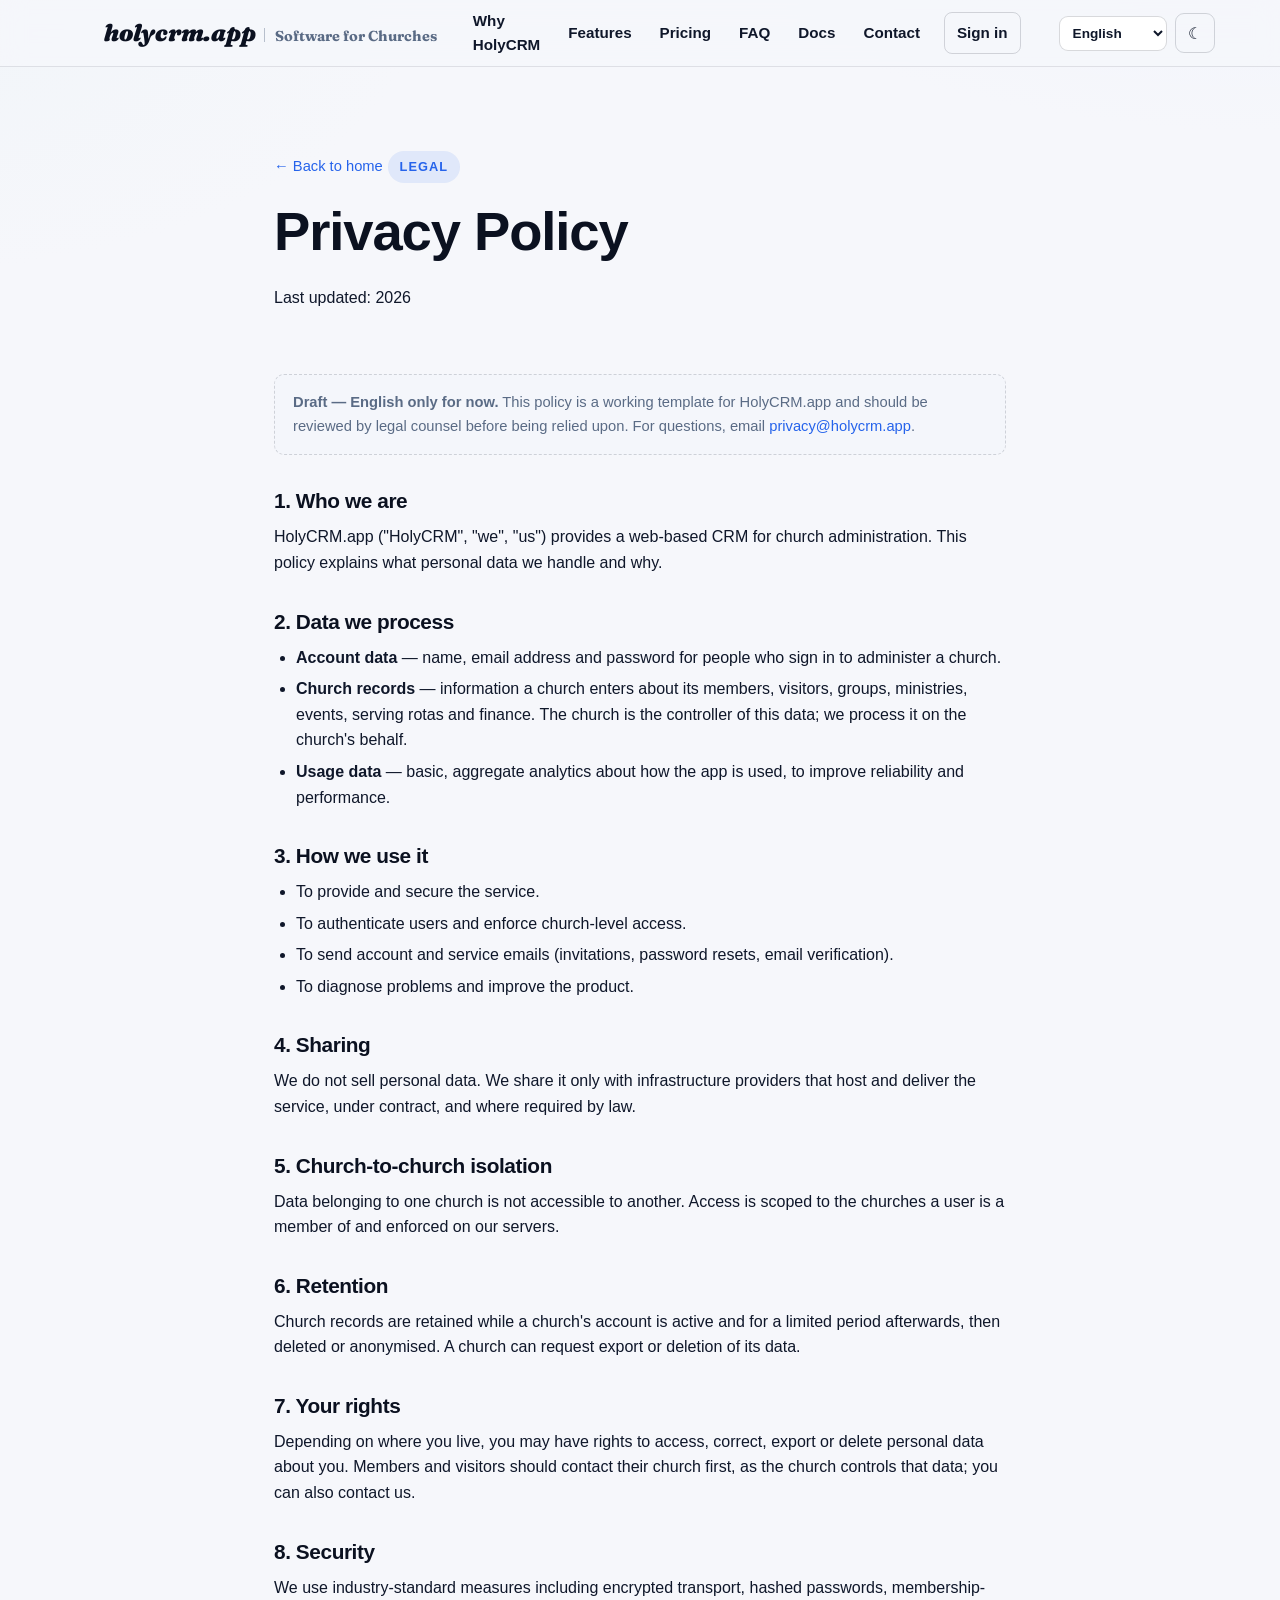
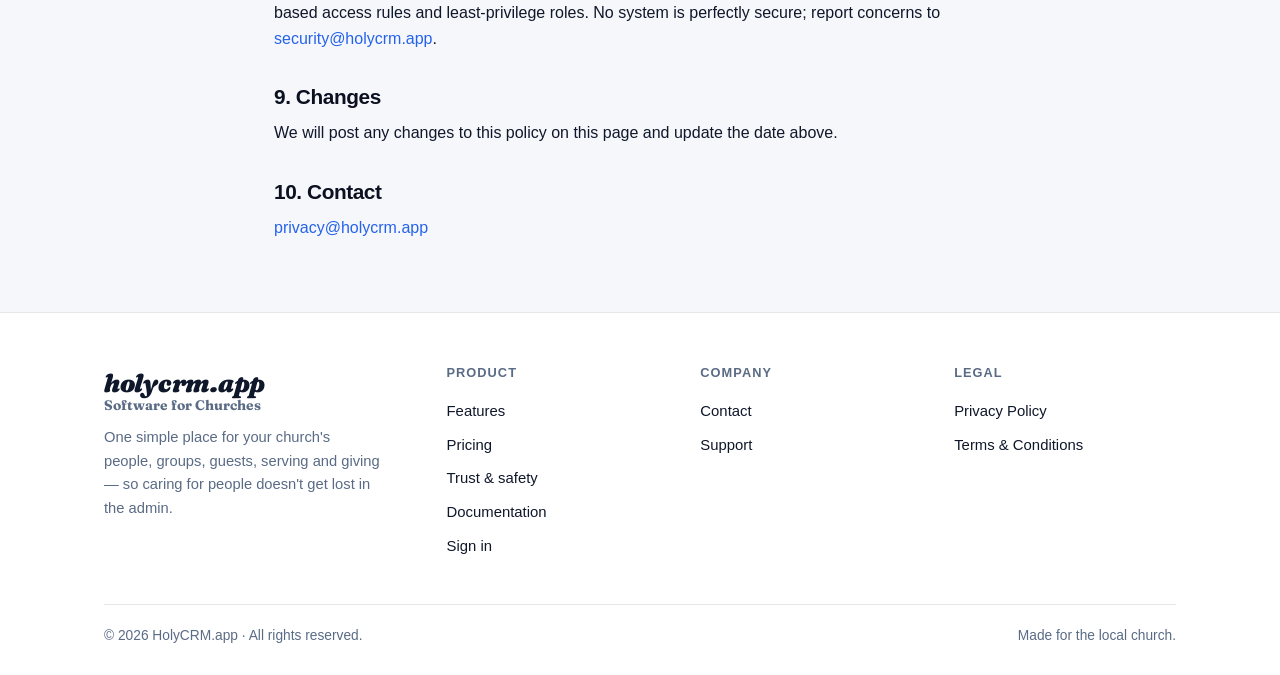
==== privacy.html @ b6a99271 "Localize hello@ and support@ addresses per language hello@/support@ now switch to hola@/soporte@ (es" ====
<!doctype html>
<html lang="en">

<head>
  <meta charset="utf-8" />
  <title>Privacy Policy — HolyCRM.app</title>
  <meta name="viewport" content="width=device-width, initial-scale=1" />
  <meta name="color-scheme" content="light dark" />
  <meta name="description" content="How HolyCRM.app collects, uses and protects church and personal data." />
  <meta name="robots" content="noindex" />
  <meta name="theme-color" content="#f6f7fb" media="(prefers-color-scheme: light)" />
  <meta name="theme-color" content="#0b1120" media="(prefers-color-scheme: dark)" />
  <link rel="icon" href="/favicon.ico" />
  <!-- Tianji analytics -->
  <script async defer src="https://app.tianji.dev/tracker.js" data-website-id="cmu155hoydk7rziaswpbl9hs3"></script>
  <script>
    try {
      var t = localStorage.getItem('holycrm_theme');
      if (t === 'dark' || t === 'light') document.documentElement.setAttribute('data-theme', t);
    } catch (e) {}
  </script>
  <link rel="stylesheet" href="assets/css/site.css" />
  <style>
    .legal { max-width: 780px; margin: 0 auto; }
    .legal h2 { font-size: 1.3rem; margin: 34px 0 10px; }
    .legal p, .legal li { color: var(--text); font-size: 1rem; }
    .legal ul { margin: 10px 0 10px 22px; }
    .legal li { margin-bottom: 6px; }
    .legal .back { display: inline-block; margin-bottom: 18px; font-size: 0.92rem; }
  </style>
</head>

<body>
  <header class="site-header">
    <div class="container nav">
      <a class="brand" href="index.html">
        <span class="brand__name">holycrm.app</span>
        <span class="brand__tag" data-i18n="brand.tagline">Software for Churches</span>
      </a>
      <nav class="nav-links">
        <a href="index.html#why" data-i18n="nav.why">Why HolyCRM</a>
        <a href="index.html#features" data-i18n="nav.features">Features</a>
        <a href="index.html#pricing" data-i18n="nav.pricing">Pricing</a>
        <a href="index.html#faq" data-i18n="nav.faq">FAQ</a>
        <a href="https://docs.holycrm.app" data-i18n="nav.docs">Docs</a>
        <a href="index.html#contact" data-i18n="nav.contact">Contact</a>
        <a class="btn btn-ghost nav-cta" href="https://app-dev.holycrm.app/login.html" data-i18n="nav.signin">Sign in</a>
      </nav>
      <div class="nav-tools">
        <select class="lang-select" data-lang-select data-i18n-attr="aria-label:a11y.lang" aria-label="Choose language">
          <option value="en">English</option>
          <option value="es">Español</option>
          <option value="pt-BR">Português</option>
        </select>
        <button class="theme-toggle" type="button" data-i18n-attr="aria-label:a11y.theme" aria-label="Change theme">☾</button>
      </div>
      <button class="nav-toggle" type="button" data-i18n-attr="aria-label:a11y.menu" aria-label="Open menu" aria-expanded="false">☰</button>
    </div>
  </header>

  <main>
    <section class="hero" style="padding-bottom:16px">
      <div class="container legal">
        <a class="back" href="index.html" data-i18n="legal.back">← Back to home</a>
        <span class="eyebrow">Legal</span>
        <h1>Privacy Policy</h1>
        <p class="muted">Last updated: <span data-year>2025</span></p>
      </div>
    </section>

    <section class="section-tight">
      <div class="container legal">
        <div class="note" style="margin-bottom:28px">
          <strong>Draft — English only for now.</strong> This policy is a working template
          for HolyCRM.app and should be reviewed by legal counsel before being relied
          upon. For questions, email
          <a href="mailto:privacy@holycrm.app">privacy@holycrm.app</a>.
        </div>

        <h2>1. Who we are</h2>
        <p>HolyCRM.app ("HolyCRM", "we", "us") provides a web-based CRM for church
          administration. This policy explains what personal data we handle and why.</p>

        <h2>2. Data we process</h2>
        <ul>
          <li><strong>Account data</strong> — name, email address and password for people
            who sign in to administer a church.</li>
          <li><strong>Church records</strong> — information a church enters about its
            members, visitors, groups, ministries, events, serving rotas and finance.
            The church is the controller of this data; we process it on the church's
            behalf.</li>
          <li><strong>Usage data</strong> — basic, aggregate analytics about how the app
            is used, to improve reliability and performance.</li>
        </ul>

        <h2>3. How we use it</h2>
        <ul>
          <li>To provide and secure the service.</li>
          <li>To authenticate users and enforce church-level access.</li>
          <li>To send account and service emails (invitations, password resets, email
            verification).</li>
          <li>To diagnose problems and improve the product.</li>
        </ul>

        <h2>4. Sharing</h2>
        <p>We do not sell personal data. We share it only with infrastructure providers
          that host and deliver the service, under contract, and where required by law.</p>

        <h2>5. Church-to-church isolation</h2>
        <p>Data belonging to one church is not accessible to another. Access is scoped to
          the churches a user is a member of and enforced on our servers.</p>

        <h2>6. Retention</h2>
        <p>Church records are retained while a church's account is active and for a limited
          period afterwards, then deleted or anonymised. A church can request export or
          deletion of its data.</p>

        <h2>7. Your rights</h2>
        <p>Depending on where you live, you may have rights to access, correct, export or
          delete personal data about you. Members and visitors should contact their church
          first, as the church controls that data; you can also contact us.</p>

        <h2>8. Security</h2>
        <p>We use industry-standard measures including encrypted transport, hashed
          passwords, membership-based access rules and least-privilege roles. No system is
          perfectly secure; report concerns to
          <a href="mailto:security@holycrm.app">security@holycrm.app</a>.</p>

        <h2>9. Changes</h2>
        <p>We will post any changes to this policy on this page and update the date above.</p>

        <h2>10. Contact</h2>
        <p><a href="mailto:privacy@holycrm.app">privacy@holycrm.app</a></p>
      </div>
    </section>
  </main>

  <footer class="site-footer">
    <div class="container">
      <div class="foot-grid">
        <div>
          <a class="brand brand--stack" href="index.html">
            <span class="brand__name">holycrm.app</span>
            <span class="brand__tag" data-i18n="brand.tagline">Software for Churches</span>
          </a>
          <p style="margin-top:12px" data-i18n="foot.tagline">One simple place for your
            church's people, groups, guests, serving and giving — so caring for people
            doesn't get lost in the admin.</p>
        </div>
        <div>
          <h4 data-i18n="foot.product">Product</h4>
          <a href="index.html#features" data-i18n="nav.features">Features</a>
          <a href="index.html#pricing" data-i18n="nav.pricing">Pricing</a>
          <a href="index.html#trust" data-i18n="trust.eyebrow">Trust &amp; safety</a>
          <a href="https://docs.holycrm.app" data-i18n="foot.docs">Documentation</a>
          <a href="https://app-dev.holycrm.app/login.html" data-i18n="nav.signin">Sign in</a>
        </div>
        <div>
          <h4 data-i18n="foot.company">Company</h4>
          <a href="index.html#contact" data-i18n="nav.contact">Contact</a>
          <a href="mailto:support@holycrm.app" data-i18n="foot.support" data-i18n-attr="href:email.support.href">Support</a>
        </div>
        <div>
          <h4 data-i18n="foot.legal">Legal</h4>
          <a href="privacy.html" data-i18n="foot.link.privacy">Privacy Policy</a>
          <a href="terms.html" data-i18n="foot.link.terms">Terms &amp; Conditions</a>
        </div>
      </div>
      <div class="foot-bottom">
        <span>© <span data-year>2025</span> HolyCRM.app · <span data-i18n="foot.rights">All rights reserved.</span></span>
        <span data-i18n="foot.made">Made for the local church.</span>
      </div>
    </div>
  </footer>

  <script src="assets/js/i18n.js"></script>
  <script src="assets/js/site.js"></script>
</body>

</html>
---- assets/css/site.css ----
/* HolyCRM.app — public website
   Raw, dependency-free CSS. Theme tokens mirror the app's own
   assets/css/styles.css so the marketing site and the product feel related. */

/* =========================================================
   BRAND FONT — Fraunces (self-hosted; used only by the wordmark)
   Files from Google Fonts (OFL), subset to latin + latin-ext.
   ========================================================= */
@font-face {
  font-family: "Fraunces";
  font-style: italic;
  font-weight: 900;
  font-display: swap;
  src: url("../fonts/fraunces-italic-900-latin.woff2") format("woff2");
  unicode-range: U+0000-00FF, U+0131, U+0152-0153, U+02BB-02BC, U+02C6, U+02DA, U+02DC,
    U+0304, U+0308, U+0329, U+2000-206F, U+20AC, U+2122, U+2191, U+2193, U+2212, U+2215,
    U+FEFF, U+FFFD;
}
@font-face {
  font-family: "Fraunces";
  font-style: italic;
  font-weight: 900;
  font-display: swap;
  src: url("../fonts/fraunces-italic-900-latin-ext.woff2") format("woff2");
  unicode-range: U+0100-02BA, U+02BD-02C5, U+02C7-02CC, U+02CE-02D7, U+02DD-02FF, U+0304,
    U+0308, U+0329, U+1D00-1DBF, U+1E00-1E9F, U+1EF2-1EFF, U+2020, U+20A0-20AB, U+20AD-20C0,
    U+2113, U+2C60-2C7F, U+A720-A7FF;
}
@font-face {
  font-family: "Fraunces";
  font-style: normal;
  font-weight: 700;
  font-display: swap;
  src: url("../fonts/fraunces-normal-700-latin.woff2") format("woff2");
  unicode-range: U+0000-00FF, U+0131, U+0152-0153, U+02BB-02BC, U+02C6, U+02DA, U+02DC,
    U+0304, U+0308, U+0329, U+2000-206F, U+20AC, U+2122, U+2191, U+2193, U+2212, U+2215,
    U+FEFF, U+FFFD;
}
@font-face {
  font-family: "Fraunces";
  font-style: normal;
  font-weight: 700;
  font-display: swap;
  src: url("../fonts/fraunces-normal-700-latin-ext.woff2") format("woff2");
  unicode-range: U+0100-02BA, U+02BD-02C5, U+02C7-02CC, U+02CE-02D7, U+02DD-02FF, U+0304,
    U+0308, U+0329, U+1D00-1DBF, U+1E00-1E9F, U+1EF2-1EFF, U+2020, U+20A0-20AB, U+20AD-20C0,
    U+2113, U+2C60-2C7F, U+A720-A7FF;
}

/* =========================================================
   TOKENS
   ========================================================= */
:root {
  color-scheme: light;

  --bg: #f6f7fb;
  --bg-grad-1: #eef2ff;
  --bg-grad-2: #f1f5f9;
  --surface: #ffffff;
  --surface-2: #f4f6fb;
  --card: #ffffff;
  --text: #0f172a;
  --heading: #0b1120;
  --muted: #5a6b85;
  --border: rgba(15, 23, 42, 0.10);
  --border-strong: rgba(15, 23, 42, 0.16);
  --hover: rgba(15, 23, 42, 0.04);

  --primary: #2563eb;
  --primary-2: #1d4ed8;
  --primary-soft: rgba(37, 99, 235, 0.10);
  --on-accent: #ffffff;
  --success: #166534;
  --warn: #b45309;

  --radius: 16px;
  --radius-sm: 10px;
  --radius-lg: 24px;
  --shadow-sm: 0 1px 2px rgba(15, 23, 42, 0.06), 0 2px 8px rgba(15, 23, 42, 0.05);
  --shadow: 0 8px 24px rgba(15, 23, 42, 0.08);
  --shadow-lg: 0 24px 60px rgba(15, 23, 42, 0.14);

  --maxw: 1120px;
  --font: -apple-system, BlinkMacSystemFont, "Segoe UI", Roboto, Helvetica, Arial,
    "Apple Color Emoji", "Segoe UI Emoji", sans-serif;
}

@media (prefers-color-scheme: dark) {
  :root:not([data-theme="light"]) {
    color-scheme: dark;
    --bg: #0b1120;
    --bg-grad-1: #131c31;
    --bg-grad-2: #0e1626;
    --surface: #131a2a;
    --surface-2: #1a2337;
    --card: #161e2e;
    --text: #dde3ef;
    --heading: #f2f5fb;
    --muted: #9aa7bd;
    --border: rgba(148, 163, 184, 0.18);
    --border-strong: rgba(148, 163, 184, 0.30);
    --hover: rgba(255, 255, 255, 0.05);
    --primary: #3b82f6;
    --primary-2: #2563eb;
    --primary-soft: rgba(59, 130, 246, 0.16);
    --success: #4ade80;
    --warn: #fbbf24;
    --shadow-sm: 0 1px 2px rgba(0, 0, 0, 0.4), 0 2px 10px rgba(0, 0, 0, 0.4);
    --shadow: 0 12px 30px rgba(0, 0, 0, 0.5);
    --shadow-lg: 0 30px 70px rgba(0, 0, 0, 0.6);
  }
}

:root[data-theme="dark"] {
  color-scheme: dark;
  --bg: #0b1120;
  --bg-grad-1: #131c31;
  --bg-grad-2: #0e1626;
  --surface: #131a2a;
  --surface-2: #1a2337;
  --card: #161e2e;
  --text: #dde3ef;
  --heading: #f2f5fb;
  --muted: #9aa7bd;
  --border: rgba(148, 163, 184, 0.18);
  --border-strong: rgba(148, 163, 184, 0.30);
  --hover: rgba(255, 255, 255, 0.05);
  --primary: #3b82f6;
  --primary-2: #2563eb;
  --primary-soft: rgba(59, 130, 246, 0.16);
  --success: #4ade80;
  --warn: #fbbf24;
  --shadow-sm: 0 1px 2px rgba(0, 0, 0, 0.4), 0 2px 10px rgba(0, 0, 0, 0.4);
  --shadow: 0 12px 30px rgba(0, 0, 0, 0.5);
  --shadow-lg: 0 30px 70px rgba(0, 0, 0, 0.6);
}

/* =========================================================
   BASE
   ========================================================= */
* { box-sizing: border-box; margin: 0; padding: 0; }

html { scroll-behavior: smooth; -webkit-text-size-adjust: 100%; }

body {
  font-family: var(--font);
  background:
    radial-gradient(1200px 600px at 100% -10%, var(--bg-grad-1), transparent 60%),
    radial-gradient(1000px 500px at -10% 0%, var(--bg-grad-2), transparent 55%),
    var(--bg);
  color: var(--text);
  line-height: 1.6;
  font-size: 17px;
  -webkit-font-smoothing: antialiased;
  overflow-x: hidden;
}

img, svg { max-width: 100%; display: block; }

a { color: var(--primary); text-decoration: none; }
a:hover { text-decoration: underline; }

h1, h2, h3, h4 { color: var(--heading); line-height: 1.2; letter-spacing: -0.02em; }
h1 { font-size: clamp(2.1rem, 5vw, 3.4rem); font-weight: 800; }
h2 { font-size: clamp(1.6rem, 3.4vw, 2.3rem); font-weight: 800; }
h3 { font-size: 1.15rem; font-weight: 700; }

p { color: var(--text); }
.muted { color: var(--muted); }

.container { width: 100%; max-width: var(--maxw); margin: 0 auto; padding: 0 24px; }

section { padding: 72px 0; }
.section-tight { padding: 48px 0; }

.eyebrow {
  display: inline-block;
  font-size: 0.8rem;
  font-weight: 700;
  letter-spacing: 0.08em;
  text-transform: uppercase;
  color: var(--primary);
  background: var(--primary-soft);
  padding: 6px 12px;
  border-radius: 999px;
  margin-bottom: 16px;
}

.lead { font-size: 1.15rem; color: var(--muted); max-width: 60ch; }

.center { text-align: center; }
.center .lead { margin-left: auto; margin-right: auto; }

/* =========================================================
   BUTTONS
   ========================================================= */
.btn {
  display: inline-flex;
  align-items: center;
  justify-content: center;
  gap: 8px;
  font: inherit;
  font-weight: 650;
  font-size: 0.98rem;
  padding: 12px 22px;
  border-radius: 999px;
  border: 1px solid transparent;
  cursor: pointer;
  transition: transform 0.15s ease, box-shadow 0.15s ease, background 0.15s ease,
    border-color 0.15s ease;
  white-space: nowrap;
}
.btn:hover { text-decoration: none; transform: translateY(-1px); }
.btn-primary { background: var(--primary); color: var(--on-accent); box-shadow: var(--shadow-sm); }
.btn-primary:hover { background: var(--primary-2); box-shadow: var(--shadow); }
.btn-ghost { background: transparent; color: var(--text); border-color: var(--border-strong); }
.btn-ghost:hover { background: var(--hover); }
.btn-lg { padding: 15px 28px; font-size: 1.02rem; }

.btn-row { display: flex; gap: 14px; flex-wrap: wrap; }
.center .btn-row { justify-content: center; }

/* =========================================================
   HEADER / NAV
   ========================================================= */
.site-header {
  position: sticky;
  top: 0;
  z-index: 50;
  background: color-mix(in srgb, var(--bg) 82%, transparent);
  backdrop-filter: saturate(180%) blur(12px);
  -webkit-backdrop-filter: saturate(180%) blur(12px);
  border-bottom: 1px solid var(--border);
}
.nav {
  display: flex;
  align-items: center;
  gap: 24px;
  height: 66px;
}
/* Brand wordmark — Fraunces. "holycrm.app" heavy italic + a bold roman tagline.
   Inline (with a hairline divider) in the header; stacked in the footer. */
.brand {
  display: inline-flex;
  align-items: baseline;
  gap: 0.55rem;
  color: var(--heading);
  font-family: "Fraunces", Georgia, "Times New Roman", serif;
  line-height: 1;
  white-space: nowrap;
}
.brand:hover { text-decoration: none; }
.brand__name {
  font-style: italic;
  font-weight: 900;
  font-size: 1.5rem;
  letter-spacing: -0.01em;
}
.brand__tag {
  font-style: normal;
  font-weight: 700;
  font-size: 0.9rem;
  color: var(--muted);
}
.brand__tag::before {
  content: "";
  display: inline-block;
  width: 1px;
  height: 1em;
  margin-right: 0.6rem;
  background: currentColor;
  opacity: 0.4;
  vertical-align: -0.1em;
}
/* Stacked variant (footer) */
.brand--stack {
  flex-direction: column;
  align-items: flex-start;
  gap: 0.1rem;
}
.brand--stack .brand__name { font-size: 1.6rem; }
.brand--stack .brand__tag { font-size: 0.86rem; }
.brand--stack .brand__tag::before { display: none; }
/* Tight header room on phones: keep the name, drop the tagline */
@media (max-width: 620px) {
  .site-header .brand__tag { display: none; }
  .site-header .brand__name { font-size: 1.3rem; }
}
.nav-links {
  display: flex;
  align-items: center;
  gap: 4px;
  margin-left: auto;
}
.nav-links a {
  color: var(--text);
  font-size: 0.95rem;
  font-weight: 550;
  padding: 8px 12px;
  border-radius: 8px;
}
.nav-links a:hover { background: var(--hover); text-decoration: none; }
.nav-cta { margin-left: 8px; }

.nav-tools {
  display: flex;
  align-items: center;
  gap: 8px;
  margin-left: 14px;
}

.lang-select {
  font: inherit;
  font-size: 0.85rem;
  font-weight: 600;
  padding: 8px 9px;
  border-radius: 9px;
  border: 1px solid var(--border-strong);
  background: var(--surface);
  color: var(--text);
  cursor: pointer;
  max-width: 9.5rem;
}
.lang-select:hover { background: var(--hover); }

.nav-toggle {
  display: none;
  background: transparent;
  border: 1px solid var(--border-strong);
  border-radius: 9px;
  width: 40px; height: 40px;
  cursor: pointer;
  color: var(--text);
  font-size: 18px;
}

@media (max-width: 900px) {
  .nav { gap: 12px; }
  .nav-tools { margin-left: auto; }
  .nav-toggle { display: grid; place-items: center; }
  .nav-links {
    position: absolute;
    top: 66px; left: 0; right: 0;
    flex-direction: column;
    align-items: stretch;
    gap: 2px;
    background: var(--surface);
    border-bottom: 1px solid var(--border);
    padding: 12px;
    box-shadow: var(--shadow);
    display: none;
    margin-left: 0;
  }
  .nav-links.open { display: flex; }
  .nav-links a { padding: 12px 14px; }
  .nav-cta { margin: 6px 0 0; }
}

/* anchor targets clear the sticky header */
section[id] { scroll-margin-top: 84px; }

/* =========================================================
   HERO
   ========================================================= */
.hero { padding: 84px 0 40px; }
.hero-grid {
  display: grid;
  grid-template-columns: 1.05fr 0.95fr;
  gap: 56px;
  align-items: center;
}
.hero h1 { margin-bottom: 20px; }
.hero .lead { margin-bottom: 28px; font-size: 1.22rem; }
.hero-note { margin-top: 18px; font-size: 0.9rem; color: var(--muted); }

.trust-row {
  display: flex;
  flex-wrap: wrap;
  gap: 10px 22px;
  margin-top: 34px;
  font-size: 0.9rem;
  color: var(--muted);
}
.trust-row span { display: inline-flex; align-items: center; gap: 7px; }
.trust-row span::before { content: "✓"; color: var(--primary); font-weight: 800; }

@media (max-width: 900px) {
  .hero-grid { grid-template-columns: 1fr; gap: 36px; }
  .hero { padding: 52px 0 24px; }
}

/* =========================================================
   APP MOCK (inline, CSS only)
   ========================================================= */
.mock {
  background: var(--card);
  border: 1px solid var(--border);
  border-radius: var(--radius-lg);
  box-shadow: var(--shadow-lg);
  overflow: hidden;
}
.mock-bar {
  display: flex;
  align-items: center;
  gap: 6px;
  padding: 12px 16px;
  border-bottom: 1px solid var(--border);
  background: var(--surface-2);
}
.mock-bar i { width: 10px; height: 10px; border-radius: 50%; background: var(--border-strong); }
.mock-bar span {
  margin-left: 10px;
  font-size: 0.78rem;
  color: var(--muted);
  font-style: normal;
}
.mock-body { padding: 18px; display: grid; gap: 14px; }
.mock-kpis { display: grid; grid-template-columns: repeat(3, 1fr); gap: 10px; }
.kpi {
  background: var(--surface-2);
  border: 1px solid var(--border);
  border-radius: var(--radius-sm);
  padding: 12px;
}
.kpi b { display: block; font-size: 1.35rem; color: var(--heading); letter-spacing: -0.02em; }
.kpi small { color: var(--muted); font-size: 0.72rem; }
.mock-chart {
  height: 128px;
  background: var(--surface-2);
  border: 1px solid var(--border);
  border-radius: var(--radius-sm);
  display: flex;
  align-items: flex-end;
  gap: 10px;
  padding: 14px;
}
.mock-chart i {
  flex: 1;
  background: linear-gradient(var(--primary), color-mix(in srgb, var(--primary) 45%, transparent));
  border-radius: 4px 4px 0 0;
  opacity: 0.9;
}
.mock-rows { display: grid; gap: 8px; }
.mock-rows i {
  height: 34px;
  border: 1px solid var(--border);
  border-radius: 8px;
  background: var(--surface-2);
  display: block;
  position: relative;
}
.mock-rows i::after {
  content: "";
  position: absolute;
  left: 12px; top: 12px;
  width: 42%; height: 10px;
  border-radius: 4px;
  background: var(--border-strong);
}

/* =========================================================
   GENERIC GRID / CARDS
   ========================================================= */
.grid {
  display: grid;
  gap: 20px;
  grid-template-columns: repeat(3, 1fr);
}
.grid-2 { grid-template-columns: repeat(2, 1fr); }
.grid-4 { grid-template-columns: repeat(4, 1fr); }

@media (max-width: 900px) {
  .grid, .grid-2, .grid-4 { grid-template-columns: 1fr; }
}

.card {
  background: var(--card);
  border: 1px solid var(--border);
  border-radius: var(--radius);
  padding: 24px;
  box-shadow: var(--shadow-sm);
}
.card .ic {
  width: 42px; height: 42px;
  display: grid; place-items: center;
  font-size: 22px;
  background: var(--primary-soft);
  border-radius: 11px;
  margin-bottom: 14px;
}
.card h3 { margin-bottom: 6px; }
.card p { color: var(--muted); font-size: 0.96rem; }

.section-head { max-width: 62ch; margin-bottom: 40px; }
.center .section-head { margin-left: auto; margin-right: auto; }

/* Alternating feature blocks */
.feature-block {
  display: grid;
  grid-template-columns: 1fr 1fr;
  gap: 48px;
  align-items: center;
  padding: 40px 0;
  border-top: 1px solid var(--border);
}
.feature-block:first-of-type { border-top: 0; }
.feature-block.rev .fb-media { order: -1; }
.feature-block h3 { font-size: 1.5rem; margin-bottom: 12px; }
.feature-block ul { margin: 16px 0 0; padding-left: 0; list-style: none; }
.feature-block li {
  position: relative;
  padding-left: 26px;
  margin-bottom: 9px;
  color: var(--muted);
  font-size: 0.97rem;
}
.feature-block li::before {
  content: "";
  position: absolute; left: 0; top: 9px;
  width: 8px; height: 8px;
  border-radius: 50%;
  background: var(--primary);
}
.fb-media {
  background: var(--surface-2);
  border: 1px solid var(--border);
  border-radius: var(--radius);
  padding: 22px;
  min-height: 200px;
  display: grid;
  gap: 10px;
  align-content: center;
}
.fb-media .chip {
  display: inline-flex;
  align-items: center;
  gap: 8px;
  font-size: 0.85rem;
  background: var(--card);
  border: 1px solid var(--border);
  border-radius: 999px;
  padding: 7px 13px;
  color: var(--text);
  width: fit-content;
}
.fb-media .chip b { color: var(--primary); }
.fb-media .bar {
  height: 12px;
  border-radius: 6px;
  background: linear-gradient(90deg, var(--primary), transparent);
}

@media (max-width: 900px) {
  .feature-block { grid-template-columns: 1fr; gap: 24px; }
  .feature-block.rev .fb-media { order: 0; }
}

/* =========================================================
   STEPS
   ========================================================= */
.steps { counter-reset: step; display: grid; grid-template-columns: repeat(3, 1fr); gap: 20px; }
.step {
  background: var(--card);
  border: 1px solid var(--border);
  border-radius: var(--radius);
  padding: 24px;
}
.step::before {
  counter-increment: step;
  content: counter(step);
  display: grid; place-items: center;
  width: 34px; height: 34px;
  border-radius: 10px;
  background: var(--primary);
  color: #fff;
  font-weight: 800;
  margin-bottom: 14px;
}
@media (max-width: 900px) { .steps { grid-template-columns: 1fr; } }

/* =========================================================
   BANDS
   ========================================================= */
.band {
  background: var(--surface);
  border-top: 1px solid var(--border);
  border-bottom: 1px solid var(--border);
}
.band-primary {
  background:
    radial-gradient(800px 400px at 50% -40%, color-mix(in srgb, var(--primary) 22%, transparent), transparent 70%),
    var(--surface);
}

/* pill list */
.pills { display: flex; flex-wrap: wrap; gap: 10px; }
.pill {
  border: 1px solid var(--border);
  background: var(--card);
  border-radius: 999px;
  padding: 8px 15px;
  font-size: 0.9rem;
  color: var(--text);
}
.pill b { color: var(--primary); }

/* =========================================================
   FAQ
   ========================================================= */
.faq { max-width: 760px; margin: 0 auto; }
.faq details {
  border: 1px solid var(--border);
  border-radius: var(--radius-sm);
  padding: 4px 18px;
  margin-bottom: 12px;
  background: var(--card);
}
.faq summary {
  cursor: pointer;
  font-weight: 650;
  padding: 14px 0;
  list-style: none;
  color: var(--heading);
  display: flex;
  justify-content: space-between;
  gap: 16px;
}
.faq summary::-webkit-details-marker { display: none; }
.faq summary::after { content: "+"; color: var(--primary); font-weight: 800; font-size: 1.2rem; }
.faq details[open] summary::after { content: "–"; }
.faq details p { padding: 0 0 16px; color: var(--muted); font-size: 0.97rem; }

/* =========================================================
   PRICING
   ========================================================= */
.price-grid { display: grid; grid-template-columns: repeat(3, 1fr); gap: 20px; align-items: start; }
.price-single { max-width: 420px; margin: 0 auto; }
.price {
  background: var(--card);
  border: 1px solid var(--border);
  border-radius: var(--radius);
  padding: 28px;
}
.price.featured { border-color: var(--primary); box-shadow: 0 0 0 3px var(--primary-soft); }
.price h3 { font-size: 1.2rem; }
.price .amt { font-size: 2.2rem; font-weight: 800; color: var(--heading); margin: 10px 0 2px; letter-spacing: -0.03em; }
.price .amt span { font-size: 0.95rem; font-weight: 600; color: var(--muted); }
.price ul { list-style: none; margin: 18px 0 22px; }
.price li { padding-left: 24px; position: relative; margin-bottom: 9px; color: var(--muted); font-size: 0.95rem; }
.price li::before { content: "✓"; position: absolute; left: 0; color: var(--primary); font-weight: 800; }
.price .btn { width: 100%; }
@media (max-width: 900px) { .price-grid { grid-template-columns: 1fr; } }

/* =========================================================
   CTA
   ========================================================= */
.cta {
  text-align: center;
  background:
    radial-gradient(700px 320px at 50% 0%, color-mix(in srgb, var(--primary) 26%, transparent), transparent 70%),
    var(--card);
  border: 1px solid var(--border);
  border-radius: var(--radius-lg);
  padding: 56px 32px;
  box-shadow: var(--shadow);
}
.cta h2 { margin-bottom: 12px; }
.cta .lead { margin: 0 auto 26px; }

/* =========================================================
   FOOTER
   ========================================================= */
.site-footer {
  border-top: 1px solid var(--border);
  background: var(--surface);
  padding: 52px 0 28px;
  margin-top: 24px;
}
.foot-grid {
  display: grid;
  grid-template-columns: 1.4fr 1fr 1fr 1fr;
  gap: 32px;
}
.foot-grid h4 { font-size: 0.8rem; text-transform: uppercase; letter-spacing: 0.08em; color: var(--muted); margin-bottom: 14px; }
.foot-grid a { display: block; color: var(--text); font-size: 0.93rem; padding: 5px 0; }
.foot-grid a.brand { display: inline-flex; padding: 6px 0 2px; }
.foot-grid a.brand.brand--stack { display: flex; }
.foot-grid p { color: var(--muted); font-size: 0.92rem; max-width: 34ch; }
.foot-bottom {
  margin-top: 40px;
  padding-top: 20px;
  border-top: 1px solid var(--border);
  display: flex;
  justify-content: space-between;
  gap: 16px;
  flex-wrap: wrap;
  font-size: 0.86rem;
  color: var(--muted);
}
@media (max-width: 900px) { .foot-grid { grid-template-columns: 1fr 1fr; } }
@media (max-width: 560px) { .foot-grid { grid-template-columns: 1fr; } }

/* =========================================================
   MISC
   ========================================================= */
.hr { height: 1px; background: var(--border); border: 0; margin: 0; }

.note {
  border: 1px dashed var(--border-strong);
  border-radius: var(--radius-sm);
  padding: 16px 18px;
  color: var(--muted);
  font-size: 0.92rem;
  background: var(--surface-2);
}

.kv { display: grid; grid-template-columns: repeat(2, 1fr); gap: 14px 28px; }
.kv div { border-left: 2px solid var(--primary); padding-left: 14px; }
.kv b { display: block; color: var(--heading); }
.kv span { color: var(--muted); font-size: 0.94rem; }
@media (max-width: 700px) { .kv { grid-template-columns: 1fr; } }

.theme-toggle {
  background: transparent;
  border: 1px solid var(--border-strong);
  color: var(--text);
  width: 40px; height: 40px;
  border-radius: 9px;
  cursor: pointer;
  font-size: 16px;
  display: grid;
  place-items: center;
}
.theme-toggle:hover { background: var(--hover); }

@media (prefers-reduced-motion: reduce) {
  * { transition: none !important; scroll-behavior: auto !important; }
}
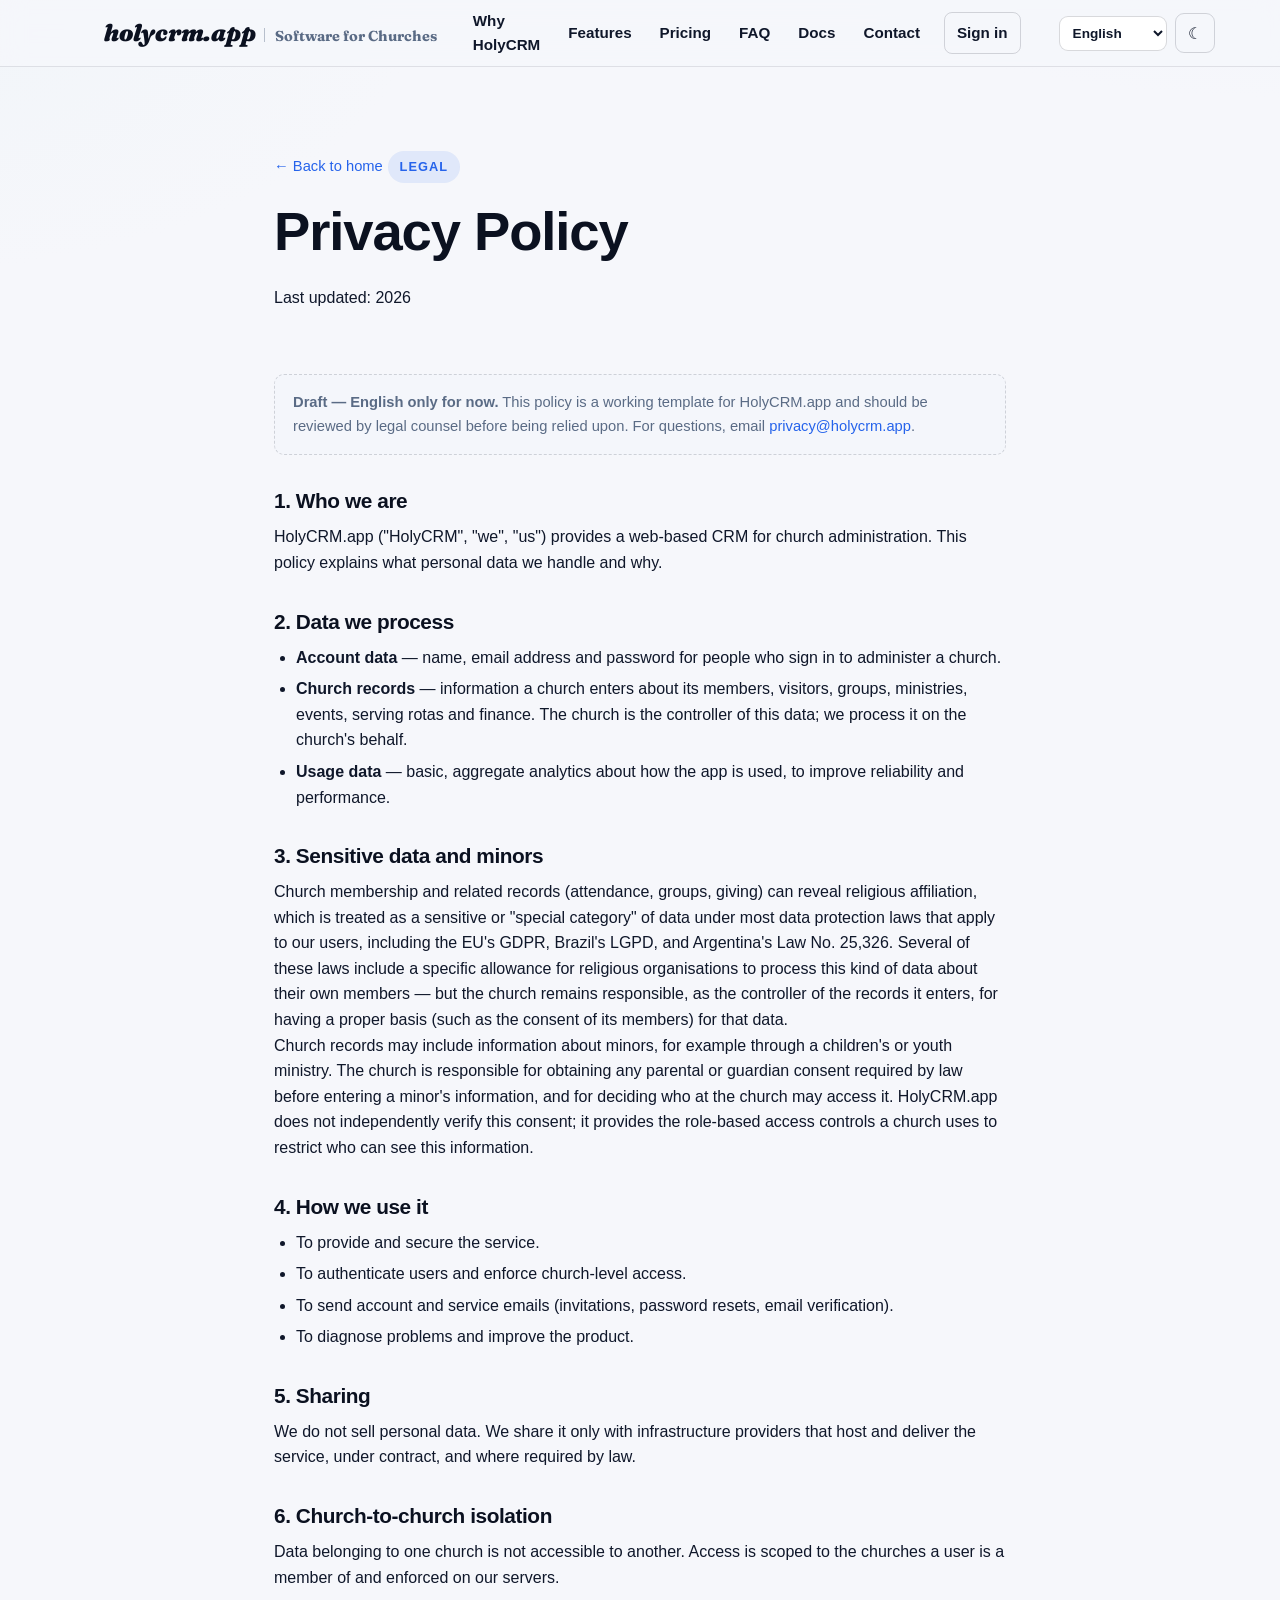
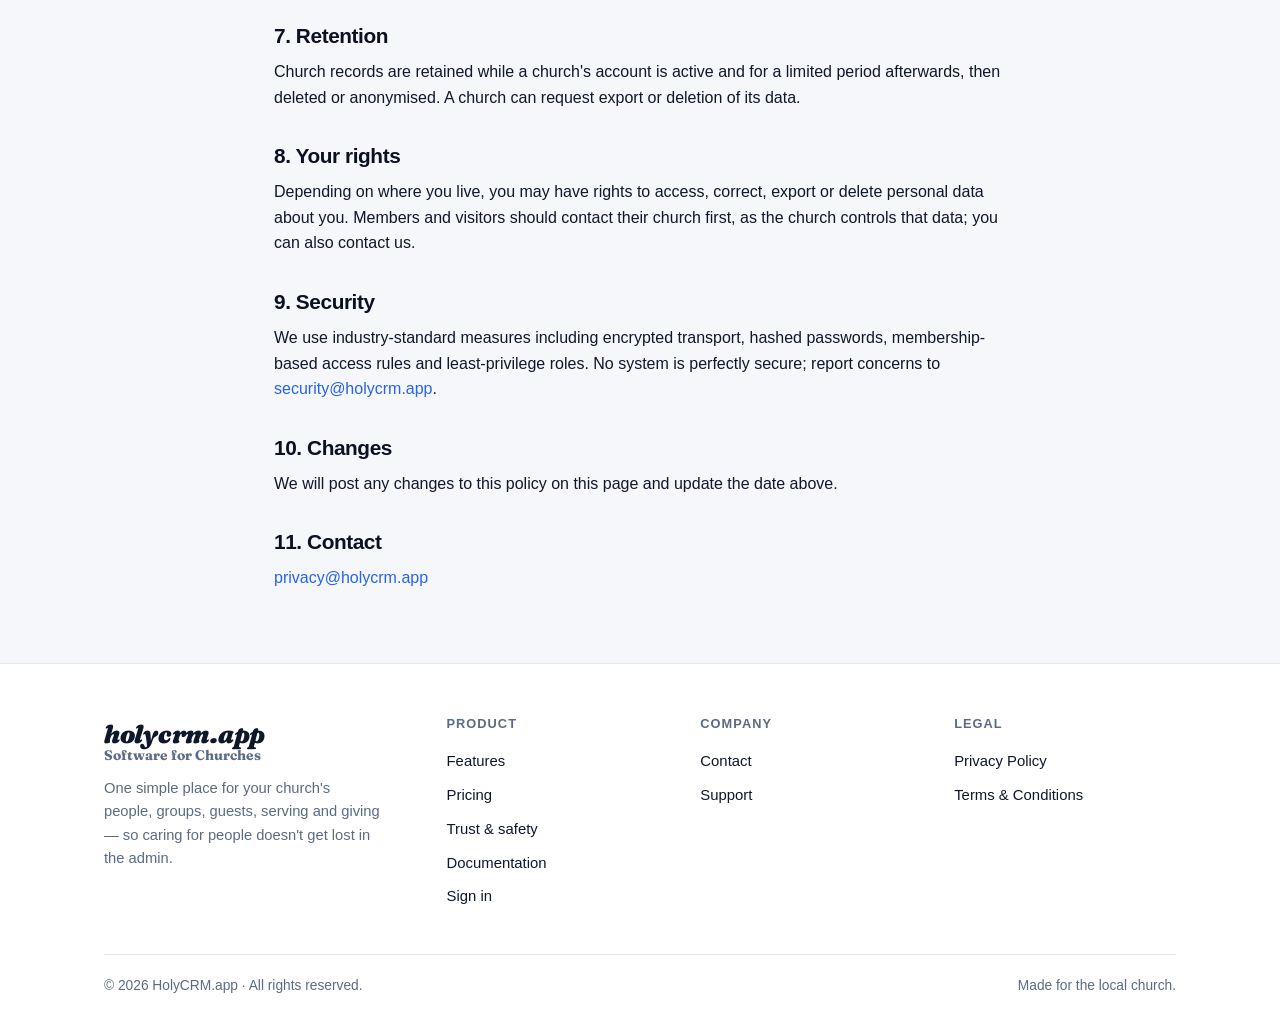
==== commit 8df1107a: "Updating" ====
--- a/privacy.html
+++ b/privacy.html
@@ -10,9 +10,26 @@
   <meta name="robots" content="noindex" />
   <meta name="theme-color" content="#f6f7fb" media="(prefers-color-scheme: light)" />
   <meta name="theme-color" content="#0b1120" media="(prefers-color-scheme: dark)" />
+  <link rel="canonical" href="https://www.holycrm.app/privacy.html" />
   <link rel="icon" href="/favicon.ico" />
+  <link rel="apple-touch-icon" href="/assets/img/apple-touch-icon.png" />
+  <link rel="preload" href="assets/fonts/fraunces-italic-900-latin.woff2" as="font" type="font/woff2" crossorigin />
+  <link rel="preload" href="assets/fonts/fraunces-normal-700-latin.woff2" as="font" type="font/woff2" crossorigin />
   <!-- Tianji analytics -->
   <script async defer src="https://app.tianji.dev/tracker.js" data-website-id="cmu155hoydk7rziaswpbl9hs3"></script>
+  <meta property="og:title" content="Privacy Policy — HolyCRM.app" />
+  <meta property="og:description" content="How HolyCRM.app collects, uses and protects church and personal data." />
+  <meta property="og:type" content="website" />
+  <meta property="og:url" content="https://www.holycrm.app/privacy.html" />
+  <meta property="og:site_name" content="HolyCRM.app" />
+  <meta property="og:image" content="https://www.holycrm.app/assets/img/og-image.png" />
+  <meta property="og:image:width" content="1200" />
+  <meta property="og:image:height" content="630" />
+  <meta property="og:image:alt" content="HolyCRM.app — Software for Churches" />
+  <meta name="twitter:card" content="summary_large_image" />
+  <meta name="twitter:title" content="Privacy Policy — HolyCRM.app" />
+  <meta name="twitter:description" content="How HolyCRM.app collects, uses and protects church and personal data." />
+  <meta name="twitter:image" content="https://www.holycrm.app/assets/img/og-image.png" />
   <script>
     try {
       var t = localStorage.getItem('holycrm_theme');
@@ -30,7 +47,7 @@
   </style>
 </head>
 
-<body>
+<body data-meta="privacy">
   <header class="site-header">
     <div class="container nav">
       <a class="brand" href="index.html">
@@ -93,7 +110,23 @@
             is used, to improve reliability and performance.</li>
         </ul>
 
-        <h2>3. How we use it</h2>
+        <h2>3. Sensitive data and minors</h2>
+        <p>Church membership and related records (attendance, groups, giving) can reveal
+          religious affiliation, which is treated as a sensitive or "special category" of
+          data under most data protection laws that apply to our users, including the
+          EU's GDPR, Brazil's LGPD, and Argentina's Law No. 25,326. Several of these laws
+          include a specific allowance for religious organisations to process this kind of
+          data about their own members — but the church remains responsible, as the
+          controller of the records it enters, for having a proper basis (such as the
+          consent of its members) for that data.</p>
+        <p>Church records may include information about minors, for example through a
+          children's or youth ministry. The church is responsible for obtaining any
+          parental or guardian consent required by law before entering a minor's
+          information, and for deciding who at the church may access it. HolyCRM.app does
+          not independently verify this consent; it provides the role-based access
+          controls a church uses to restrict who can see this information.</p>
+
+        <h2>4. How we use it</h2>
         <ul>
           <li>To provide and secure the service.</li>
           <li>To authenticate users and enforce church-level access.</li>
@@ -102,34 +135,34 @@
           <li>To diagnose problems and improve the product.</li>
         </ul>
 
-        <h2>4. Sharing</h2>
+        <h2>5. Sharing</h2>
         <p>We do not sell personal data. We share it only with infrastructure providers
           that host and deliver the service, under contract, and where required by law.</p>
 
-        <h2>5. Church-to-church isolation</h2>
+        <h2>6. Church-to-church isolation</h2>
         <p>Data belonging to one church is not accessible to another. Access is scoped to
           the churches a user is a member of and enforced on our servers.</p>
 
-        <h2>6. Retention</h2>
+        <h2>7. Retention</h2>
         <p>Church records are retained while a church's account is active and for a limited
           period afterwards, then deleted or anonymised. A church can request export or
           deletion of its data.</p>
 
-        <h2>7. Your rights</h2>
+        <h2>8. Your rights</h2>
         <p>Depending on where you live, you may have rights to access, correct, export or
           delete personal data about you. Members and visitors should contact their church
           first, as the church controls that data; you can also contact us.</p>
 
-        <h2>8. Security</h2>
+        <h2>9. Security</h2>
         <p>We use industry-standard measures including encrypted transport, hashed
           passwords, membership-based access rules and least-privilege roles. No system is
           perfectly secure; report concerns to
           <a href="mailto:security@holycrm.app">security@holycrm.app</a>.</p>
 
-        <h2>9. Changes</h2>
+        <h2>10. Changes</h2>
         <p>We will post any changes to this policy on this page and update the date above.</p>
 
-        <h2>10. Contact</h2>
+        <h2>11. Contact</h2>
         <p><a href="mailto:privacy@holycrm.app">privacy@holycrm.app</a></p>
       </div>
     </section>
--- a/assets/css/site.css
+++ b/assets/css/site.css
@@ -140,6 +140,16 @@
    ========================================================= */
 * { box-sizing: border-box; margin: 0; padding: 0; }
 
+.sr-only {
+  position: absolute;
+  width: 1px; height: 1px;
+  padding: 0; margin: -1px;
+  overflow: hidden;
+  clip: rect(0, 0, 0, 0);
+  white-space: nowrap;
+  border: 0;
+}
+
 html { scroll-behavior: smooth; -webkit-text-size-adjust: 100%; }
 
 body {
@@ -631,6 +641,74 @@
 .faq details p { padding: 0 0 16px; color: var(--muted); font-size: 0.97rem; }
 
 /* =========================================================
+   COMPARISON TABLE
+   ========================================================= */
+.compare-wrap {
+  overflow-x: auto;
+  -webkit-overflow-scrolling: touch;
+  border-radius: var(--radius);
+  box-shadow: var(--shadow-sm);
+}
+.compare-table {
+  width: 100%;
+  min-width: 720px;
+  border-collapse: collapse;
+  background: var(--card);
+}
+.compare-table th, .compare-table td {
+  padding: 16px 18px;
+  text-align: center;
+  border-bottom: 1px solid var(--border);
+  font-size: 0.95rem;
+}
+.compare-table thead th {
+  color: var(--muted);
+  font-weight: 700;
+  font-size: 0.8rem;
+  text-transform: uppercase;
+  letter-spacing: 0.03em;
+  border-bottom: 2px solid var(--border-strong);
+  vertical-align: bottom;
+}
+.compare-table th[scope="row"] {
+  text-align: left;
+  font-weight: 600;
+  color: var(--text);
+  font-size: 0.95rem;
+  position: sticky;
+  left: 0;
+  background: var(--card);
+}
+.compare-table thead th:first-child {
+  position: sticky;
+  left: 0;
+  background: var(--card);
+}
+.compare-table tbody tr:last-child th, .compare-table tbody tr:last-child td { border-bottom: none; }
+.compare-table .compare-us { background: var(--primary-soft); }
+.compare-us-badge {
+  display: block;
+  font-size: 0.68rem;
+  font-weight: 700;
+  text-transform: uppercase;
+  letter-spacing: 0.04em;
+  color: var(--primary);
+  margin-bottom: 4px;
+}
+.compare-table thead .compare-us {
+  color: var(--heading);
+  box-shadow: inset 0 2px 0 var(--primary);
+}
+.cmp { font-weight: 800; font-size: 1.05rem; }
+.cmp-yes { color: var(--success); }
+.cmp-partial { color: var(--warn); }
+.cmp-no { color: var(--muted); }
+.compare-hint { display: none; text-align: center; margin-top: 12px; font-size: 0.85rem; color: var(--muted); }
+@media (max-width: 720px) {
+  .compare-hint { display: block; }
+}
+
+/* =========================================================
    PRICING
    ========================================================= */
 .price-grid { display: grid; grid-template-columns: repeat(3, 1fr); gap: 20px; align-items: start; }
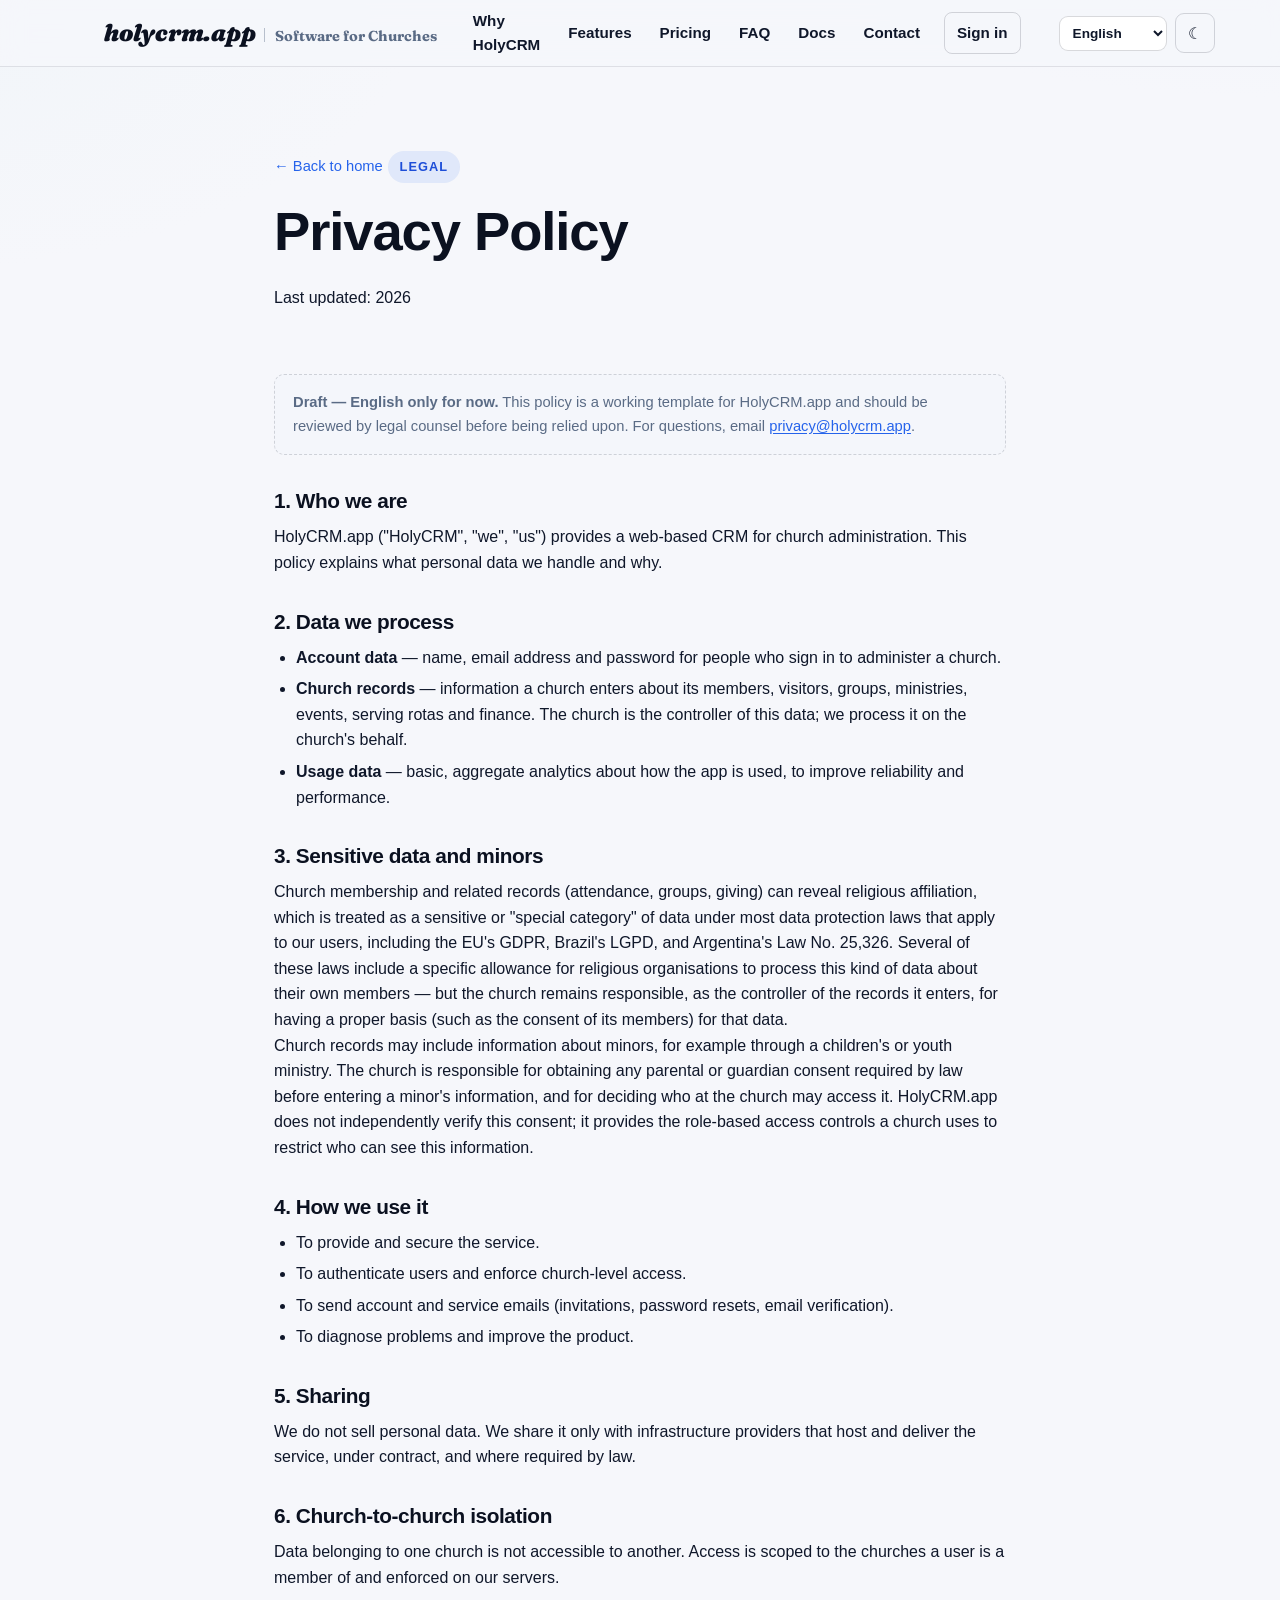
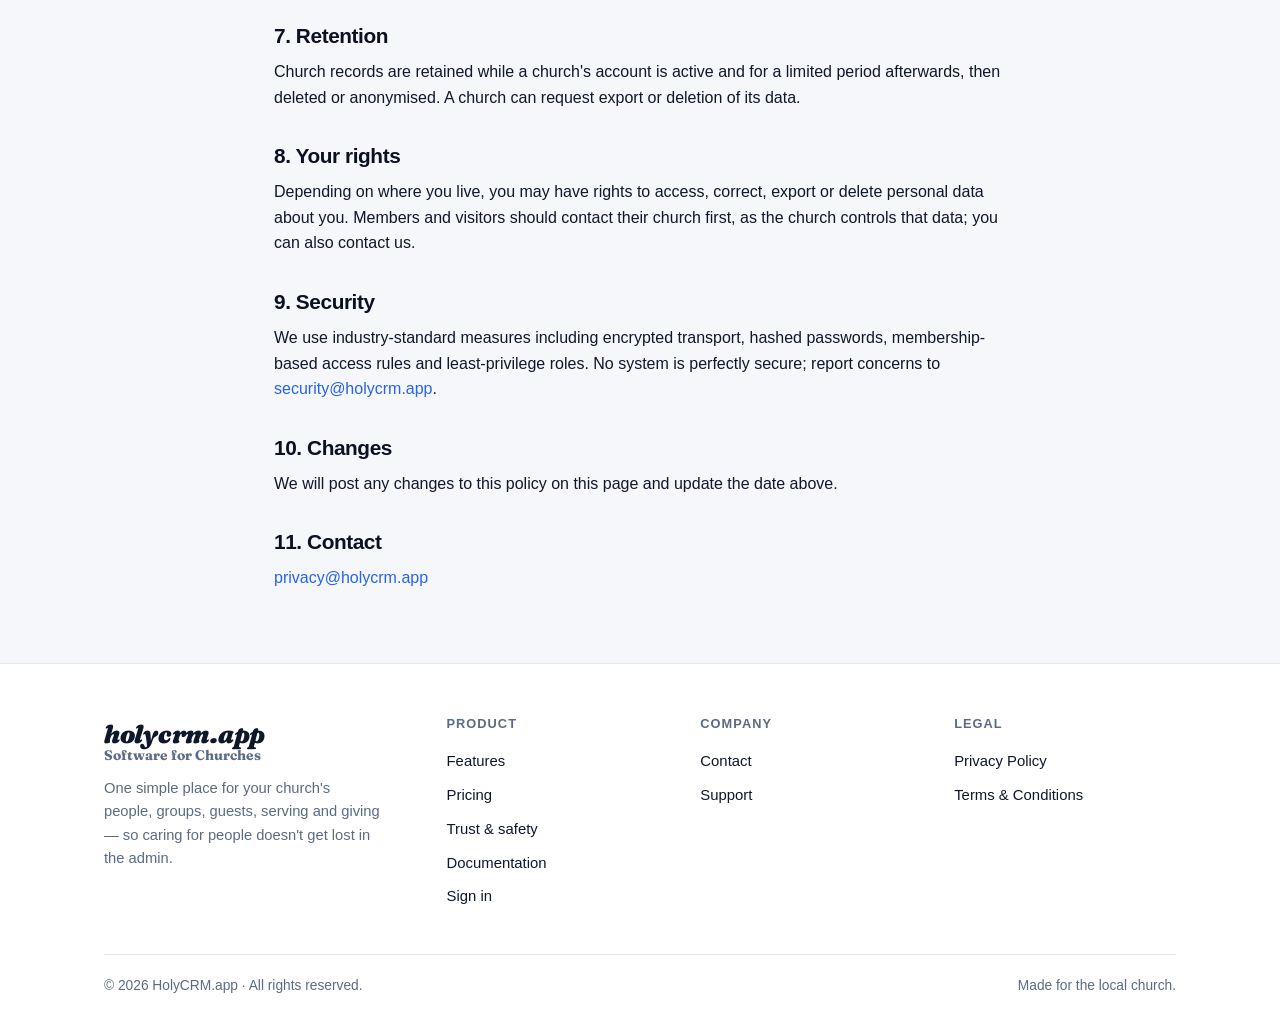
==== commit bc33a83b: "Update pagespeed" ====
--- a/privacy.html
+++ b/privacy.html
@@ -16,7 +16,15 @@
   <link rel="preload" href="assets/fonts/fraunces-italic-900-latin.woff2" as="font" type="font/woff2" crossorigin />
   <link rel="preload" href="assets/fonts/fraunces-normal-700-latin.woff2" as="font" type="font/woff2" crossorigin />
   <!-- Tianji analytics -->
-  <script async defer src="https://app.tianji.dev/tracker.js" data-website-id="cmu155hoydk7rziaswpbl9hs3"></script>
+  <script>
+    // Analytics loads after the page does, so it never competes with first paint.
+    window.addEventListener("load", function () {
+      var s = document.createElement("script");
+      s.src = "https://app.tianji.dev/tracker.js";
+      s.setAttribute("data-website-id", "cmu155hoydk7rziaswpbl9hs3");
+      document.head.appendChild(s);
+    });
+  </script>
   <meta property="og:title" content="Privacy Policy — HolyCRM.app" />
   <meta property="og:description" content="How HolyCRM.app collects, uses and protects church and personal data." />
   <meta property="og:type" content="website" />
@@ -181,7 +189,7 @@
             doesn't get lost in the admin.</p>
         </div>
         <div>
-          <h4 data-i18n="foot.product">Product</h4>
+          <h2 data-i18n="foot.product">Product</h2>
           <a href="index.html#features" data-i18n="nav.features">Features</a>
           <a href="index.html#pricing" data-i18n="nav.pricing">Pricing</a>
           <a href="index.html#trust" data-i18n="trust.eyebrow">Trust &amp; safety</a>
@@ -189,12 +197,12 @@
           <a href="https://app-dev.holycrm.app/login.html" data-i18n="nav.signin">Sign in</a>
         </div>
         <div>
-          <h4 data-i18n="foot.company">Company</h4>
+          <h2 data-i18n="foot.company">Company</h2>
           <a href="index.html#contact" data-i18n="nav.contact">Contact</a>
           <a href="mailto:support@holycrm.app" data-i18n="foot.support" data-i18n-attr="href:email.support.href">Support</a>
         </div>
         <div>
-          <h4 data-i18n="foot.legal">Legal</h4>
+          <h2 data-i18n="foot.legal">Legal</h2>
           <a href="privacy.html" data-i18n="foot.link.privacy">Privacy Policy</a>
           <a href="terms.html" data-i18n="foot.link.terms">Terms &amp; Conditions</a>
         </div>
--- a/assets/css/site.css
+++ b/assets/css/site.css
@@ -69,6 +69,7 @@
   --primary: #2563eb;
   --primary-2: #1d4ed8;
   --primary-soft: rgba(37, 99, 235, 0.10);
+  --primary-text: #1d4ed8;
   --on-accent: #ffffff;
   --success: #166534;
   --warn: #b45309;
@@ -103,6 +104,8 @@
     --primary: #3b82f6;
     --primary-2: #2563eb;
     --primary-soft: rgba(59, 130, 246, 0.16);
+  --primary-text: #3b82f6;
+    --primary-text: #3b82f6;
     --success: #4ade80;
     --warn: #fbbf24;
     --shadow-sm: 0 1px 2px rgba(0, 0, 0, 0.4), 0 2px 10px rgba(0, 0, 0, 0.4);
@@ -189,7 +192,7 @@
   font-weight: 700;
   letter-spacing: 0.08em;
   text-transform: uppercase;
-  color: var(--primary);
+  color: var(--primary-text);
   background: var(--primary-soft);
   padding: 6px 12px;
   border-radius: 999px;
@@ -504,6 +507,70 @@
 .section-head { max-width: 62ch; margin-bottom: 40px; }
 .center .section-head { margin-left: auto; margin-right: auto; }
 
+/* Features: hero row + labeled groups */
+.feat-hero-eyebrow { display: block; margin-bottom: 16px; }
+.feat-hero { margin-bottom: 56px; }
+.card-hero {
+  border-color: var(--primary);
+  box-shadow: 0 0 0 1px var(--primary-soft), var(--shadow-sm);
+}
+.card-hero .ic {
+  background: var(--primary);
+  color: #fff;
+}
+.feat-group { margin-top: 40px; }
+.feat-group:first-of-type { margin-top: 0; }
+.feat-group-label { display: block; margin-bottom: 16px; }
+
+/* Mobile: an interactive tab/pill switcher (tried, then reverted — see git
+   history if it matters) turned out to be solving the wrong problem. The
+   four hero cards alone stack to 1000px+ on a narrow screen because each
+   is a full icon+heading+multi-line-paragraph block; no amount of hiding
+   *other* groups fixes that, and a horizontally-scrollable pill strip is a
+   worse, less-discoverable interaction than the page's own natural
+   vertical scroll. The real fix is density: below 900px (the existing
+   grid-collapse breakpoint), every card goes from a padded vertical block
+   to a compact icon-left row, and its paragraph clamps to two lines —
+   still fully readable, just not the full multi-line block desktop has
+   room for. This cuts total page height dramatically with zero JS and no
+   new interaction to discover; the four hero/group sections are just
+   stacked, scrollable, and short again like the rest of the page. */
+@media (max-width: 900px) {
+  /* Grid, not flex: icon and heading/paragraph need to sit in two separate
+     COLUMNS (icon | text), with heading and paragraph stacked inside that
+     one text column — not three items competing side by side in a single
+     row, which squeezed the heading into a narrow strip that wrapped to
+     five lines. The icon spans both text rows so it stays top-aligned. */
+  .card {
+    display: grid;
+    grid-template-columns: 34px 1fr;
+    grid-template-rows: auto auto;
+    column-gap: 12px;
+    row-gap: 2px;
+    padding: 14px;
+  }
+  .card .ic {
+    grid-column: 1;
+    grid-row: 1 / 3;
+    align-self: start;
+    width: 34px; height: 34px;
+    font-size: 17px;
+    margin-bottom: 0;
+  }
+  .card h3 { grid-column: 2; grid-row: 1; font-size: 0.98rem; margin-bottom: 0; }
+  .card p {
+    grid-column: 2; grid-row: 2;
+    font-size: 0.86rem;
+    display: -webkit-box;
+    -webkit-line-clamp: 2;
+    -webkit-box-orient: vertical;
+    overflow: hidden;
+  }
+  .grid, .grid-2, .grid-4 { gap: 10px; }
+  .feat-hero { margin-bottom: 32px; }
+  .feat-group { margin-top: 28px; }
+}
+
 /* Alternating feature blocks */
 .feature-block {
   display: grid;
@@ -589,6 +656,35 @@
 @media (max-width: 900px) { .steps { grid-template-columns: 1fr; } }
 
 /* =========================================================
+   JOURNEYS (outcome scenarios, not feature lists)
+   ========================================================= */
+.journeys-grid { align-items: stretch; }
+.journey-card h3 { margin-bottom: 16px; font-size: 1.15rem; }
+.journey-flow {
+  display: flex;
+  flex-wrap: wrap;
+  align-items: center;
+  gap: 8px;
+  margin-bottom: 16px;
+}
+.journey-flow .flow-step {
+  background: var(--surface-2);
+  border: 1px solid var(--border);
+  border-radius: 999px;
+  padding: 7px 13px;
+  font-size: 0.85rem;
+  color: var(--text);
+}
+.journey-flow .flow-arrow {
+  color: var(--primary);
+  font-weight: 700;
+}
+@media (max-width: 640px) {
+  .journey-flow { flex-direction: column; align-items: flex-start; }
+  .journey-flow .flow-arrow { display: none; }
+}
+
+/* =========================================================
    BANDS
    ========================================================= */
 .band {
@@ -708,12 +804,54 @@
   .compare-hint { display: block; }
 }
 
+.compare-mobile { display: none; }
+@media (max-width: 720px) {
+  .compare-desktop { display: none; }
+  .compare-mobile { display: block; }
+}
+.compare-mobile-block { margin-bottom: 28px; }
+.compare-mobile-block:last-child { margin-bottom: 0; }
+.compare-mobile-h {
+  font-size: 0.92rem;
+  font-weight: 700;
+  color: var(--heading);
+  margin-bottom: 10px;
+}
+.compare-table-compact {
+  width: 100%;
+  border-collapse: collapse;
+  background: var(--card);
+  border-radius: var(--radius);
+  box-shadow: var(--shadow-sm);
+  overflow: hidden;
+}
+.compare-table-compact th, .compare-table-compact td {
+  padding: 12px 10px;
+  text-align: center;
+  border-bottom: 1px solid var(--border);
+  font-size: 0.88rem;
+}
+.compare-table-compact thead th {
+  color: var(--muted);
+  font-weight: 700;
+  font-size: 0.68rem;
+  text-transform: uppercase;
+  letter-spacing: 0.03em;
+  border-bottom: 2px solid var(--border-strong);
+}
+.compare-table-compact th[scope="row"] { text-align: left; font-weight: 600; color: var(--text); }
+.compare-table-compact tbody tr:last-child th, .compare-table-compact tbody tr:last-child td { border-bottom: none; }
+.compare-table-compact .compare-us { background: var(--primary-soft); }
+
 /* =========================================================
    PRICING
    ========================================================= */
 .price-grid { display: grid; grid-template-columns: repeat(3, 1fr); gap: 20px; align-items: start; }
+.price-grid-2 { grid-template-columns: repeat(2, 1fr); max-width: 820px; margin: 0 auto; align-items: stretch; }
 .price-single { max-width: 420px; margin: 0 auto; }
 .price {
+  display: flex;
+  flex-direction: column;
   background: var(--card);
   border: 1px solid var(--border);
   border-radius: var(--radius);
@@ -722,12 +860,123 @@
 .price.featured { border-color: var(--primary); box-shadow: 0 0 0 3px var(--primary-soft); }
 .price h3 { font-size: 1.2rem; }
 .price .amt { font-size: 2.2rem; font-weight: 800; color: var(--heading); margin: 10px 0 2px; letter-spacing: -0.03em; }
-.price .amt span { font-size: 0.95rem; font-weight: 600; color: var(--muted); }
+.price .amt [data-price-unit], .price .amt .amt-unit { font-size: 0.95rem; font-weight: 600; color: var(--muted); margin-left: 6px; }
 .price ul { list-style: none; margin: 18px 0 22px; }
 .price li { padding-left: 24px; position: relative; margin-bottom: 9px; color: var(--muted); font-size: 0.95rem; }
 .price li::before { content: "✓"; position: absolute; left: 0; color: var(--primary); font-weight: 800; }
-.price .btn { width: 100%; }
-@media (max-width: 900px) { .price-grid { grid-template-columns: 1fr; } }
+.price .btn { width: 100%; margin-top: auto; }
+.price-trial {
+  text-align: center;
+  font-size: 0.82rem;
+  font-weight: 600;
+  color: var(--success);
+  margin: 0 0 10px;
+}
+.price-trial::before { content: "✓ "; }
+@media (max-width: 900px) { .price-grid, .price-grid-2 { grid-template-columns: 1fr; } }
+
+.billing-toggle {
+  display: flex;
+  justify-content: center;
+  gap: 4px;
+  background: var(--surface);
+  border: 1px solid var(--border);
+  border-radius: 999px;
+  padding: 4px;
+  width: fit-content;
+  margin: 0 auto 24px;
+}
+.billing-opt {
+  border: none;
+  background: transparent;
+  padding: 8px 18px;
+  border-radius: 999px;
+  font-size: 0.9rem;
+  font-weight: 600;
+  color: var(--muted);
+  cursor: pointer;
+  display: inline-flex;
+  align-items: center;
+  gap: 7px;
+  white-space: nowrap;
+}
+.billing-opt.is-active { background: var(--card); color: var(--heading); box-shadow: var(--shadow-sm); }
+.billing-badge {
+  background: color-mix(in srgb, var(--success) 16%, transparent);
+  color: var(--success);
+  font-size: 0.65rem;
+  font-weight: 800;
+  text-transform: uppercase;
+  letter-spacing: 0.03em;
+  padding: 2px 7px;
+  border-radius: 999px;
+}
+.amt-row { display: flex; align-items: baseline; flex-wrap: wrap; gap: 10px; margin-top: 12px; }
+.amt-row .amt { margin: 0; }
+.price-was {
+  font-size: 1.3rem;
+  font-weight: 600;
+  color: var(--muted);
+  text-decoration: line-through;
+}
+.price-equiv { color: var(--muted); font-size: 0.85rem; margin: 4px 0 0; }
+.price-savings {
+  display: inline-flex;
+  align-items: center;
+  gap: 5px;
+  background: color-mix(in srgb, var(--success) 14%, transparent);
+  color: var(--success);
+  font-weight: 700;
+  font-size: 0.78rem;
+  padding: 4px 11px;
+  border-radius: 999px;
+  margin: 10px 0 2px;
+}
+.price-savings::before { content: "✓"; }
+.price-savings[hidden] { display: none; }
+
+.crypto-chip {
+  display: flex;
+  align-items: center;
+  gap: 10px;
+  width: 100%;
+  text-align: left;
+  background: var(--surface);
+  border: 1px solid var(--border);
+  border-radius: 12px;
+  padding: 10px 14px;
+  font-size: 0.88rem;
+  font-family: inherit;
+  color: var(--text);
+  cursor: pointer;
+  margin: 16px 0 20px;
+  transition: border-color 0.15s, background 0.15s;
+}
+.crypto-chip:hover { border-color: var(--primary); }
+.crypto-chip[aria-pressed="true"] {
+  border-color: var(--primary);
+  background: var(--primary-soft);
+  color: var(--heading);
+  font-weight: 600;
+}
+.crypto-chip-mark {
+  width: 18px;
+  height: 18px;
+  flex-shrink: 0;
+  border-radius: 6px;
+  border: 2px solid var(--border-strong);
+  display: grid;
+  place-items: center;
+  transition: border-color 0.15s, background 0.15s;
+}
+.crypto-chip[aria-pressed="true"] .crypto-chip-mark { border-color: var(--primary); background: var(--primary); }
+.crypto-chip[aria-pressed="true"] .crypto-chip-mark::after {
+  content: "✓";
+  color: #fff;
+  font-size: 12px;
+  font-weight: 800;
+  line-height: 1;
+}
 
 /* =========================================================
    CTA
@@ -759,7 +1008,8 @@
   grid-template-columns: 1.4fr 1fr 1fr 1fr;
   gap: 32px;
 }
-.foot-grid h4 { font-size: 0.8rem; text-transform: uppercase; letter-spacing: 0.08em; color: var(--muted); margin-bottom: 14px; }
+.note a { text-decoration: underline; text-underline-offset: 2px; }
+.foot-grid h2 { font-size: 0.8rem; font-weight: 700; text-transform: uppercase; letter-spacing: 0.08em; color: var(--muted); margin-bottom: 14px; }
 .foot-grid a { display: block; color: var(--text); font-size: 0.93rem; padding: 5px 0; }
 .foot-grid a.brand { display: inline-flex; padding: 6px 0 2px; }
 .foot-grid a.brand.brand--stack { display: flex; }
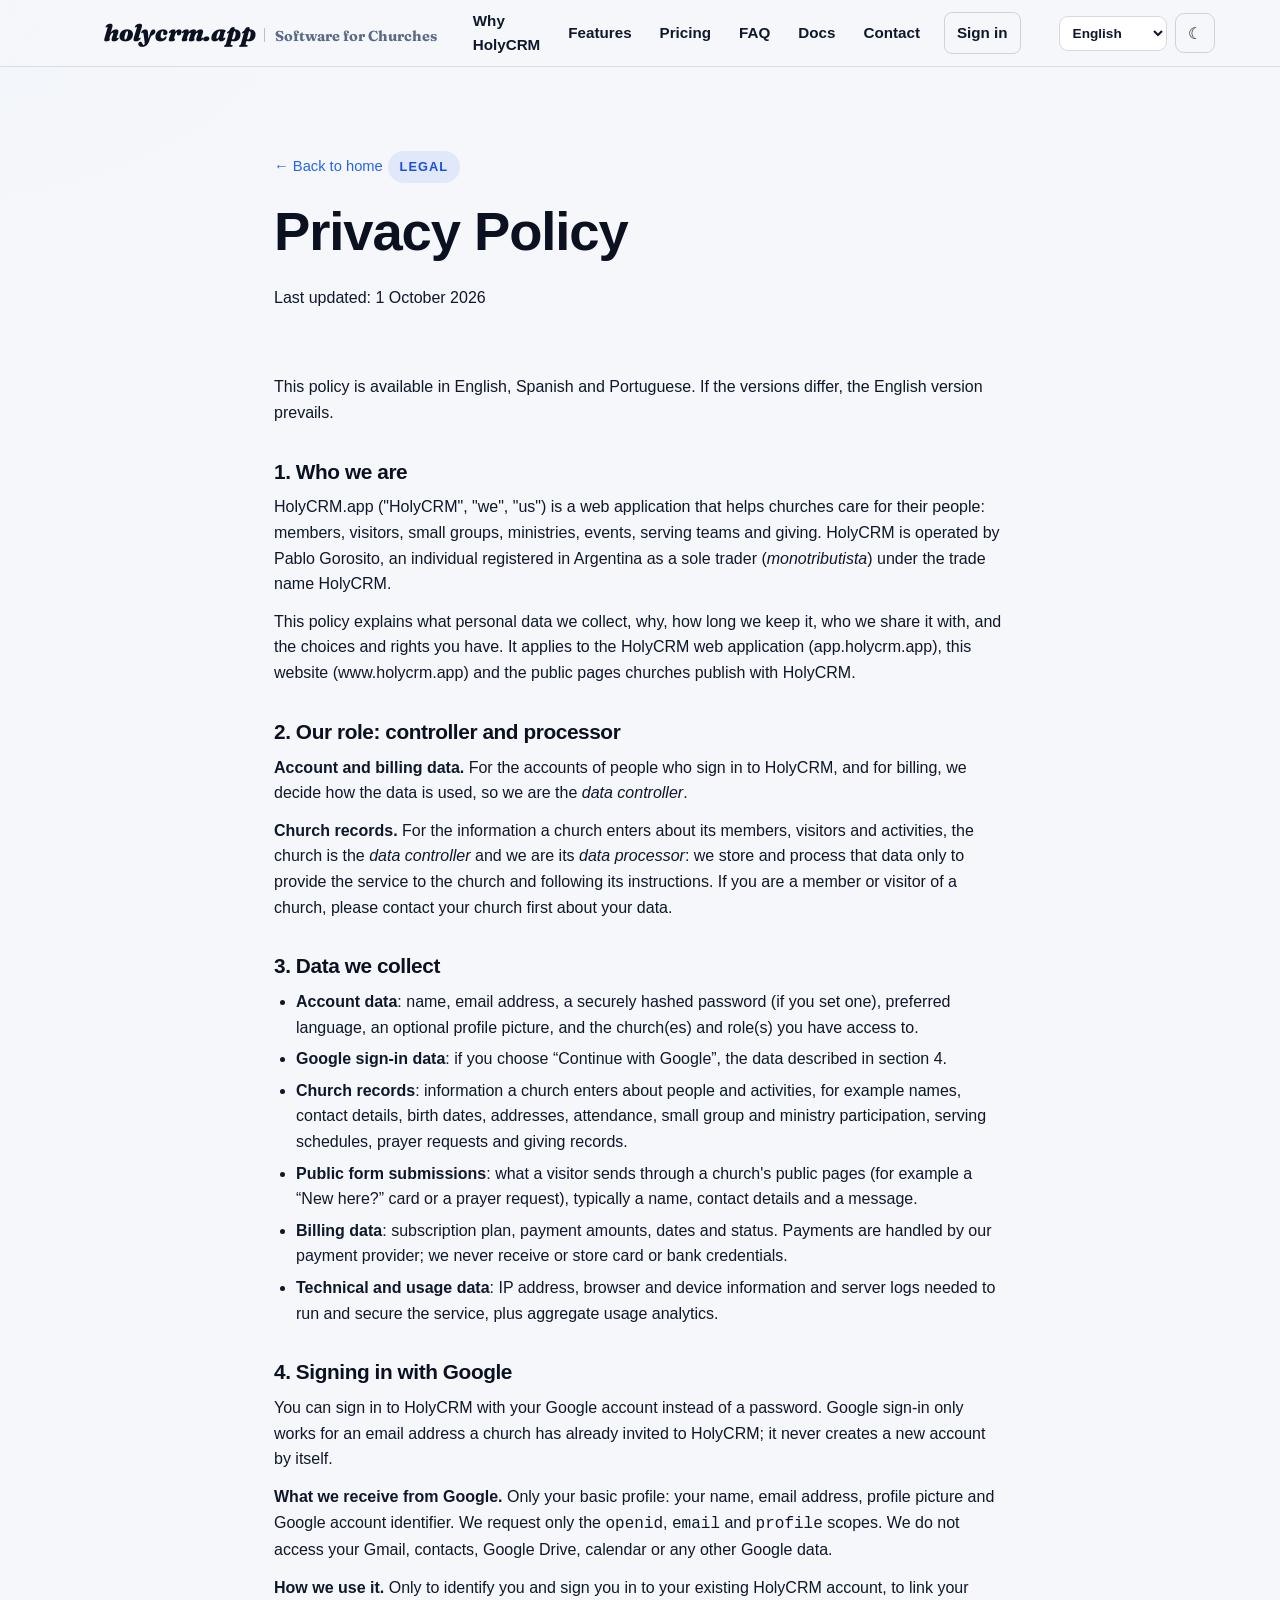
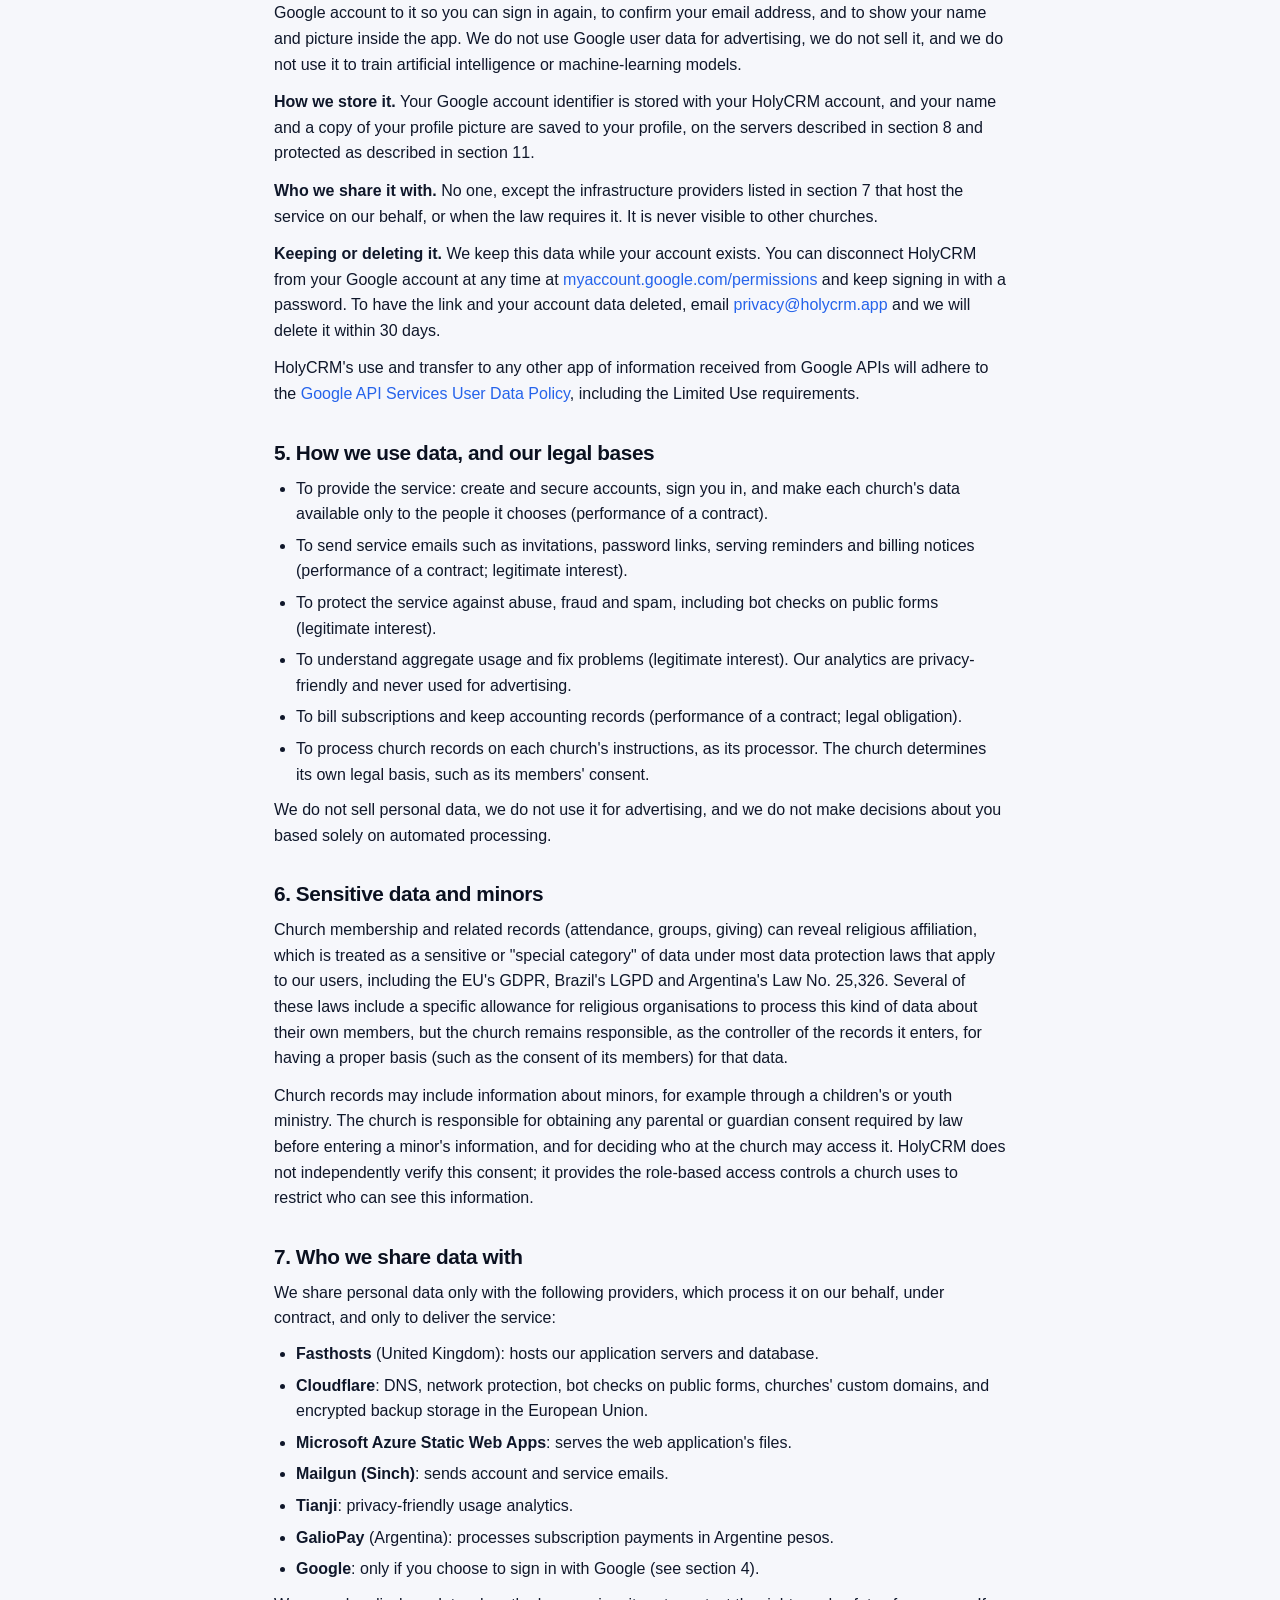
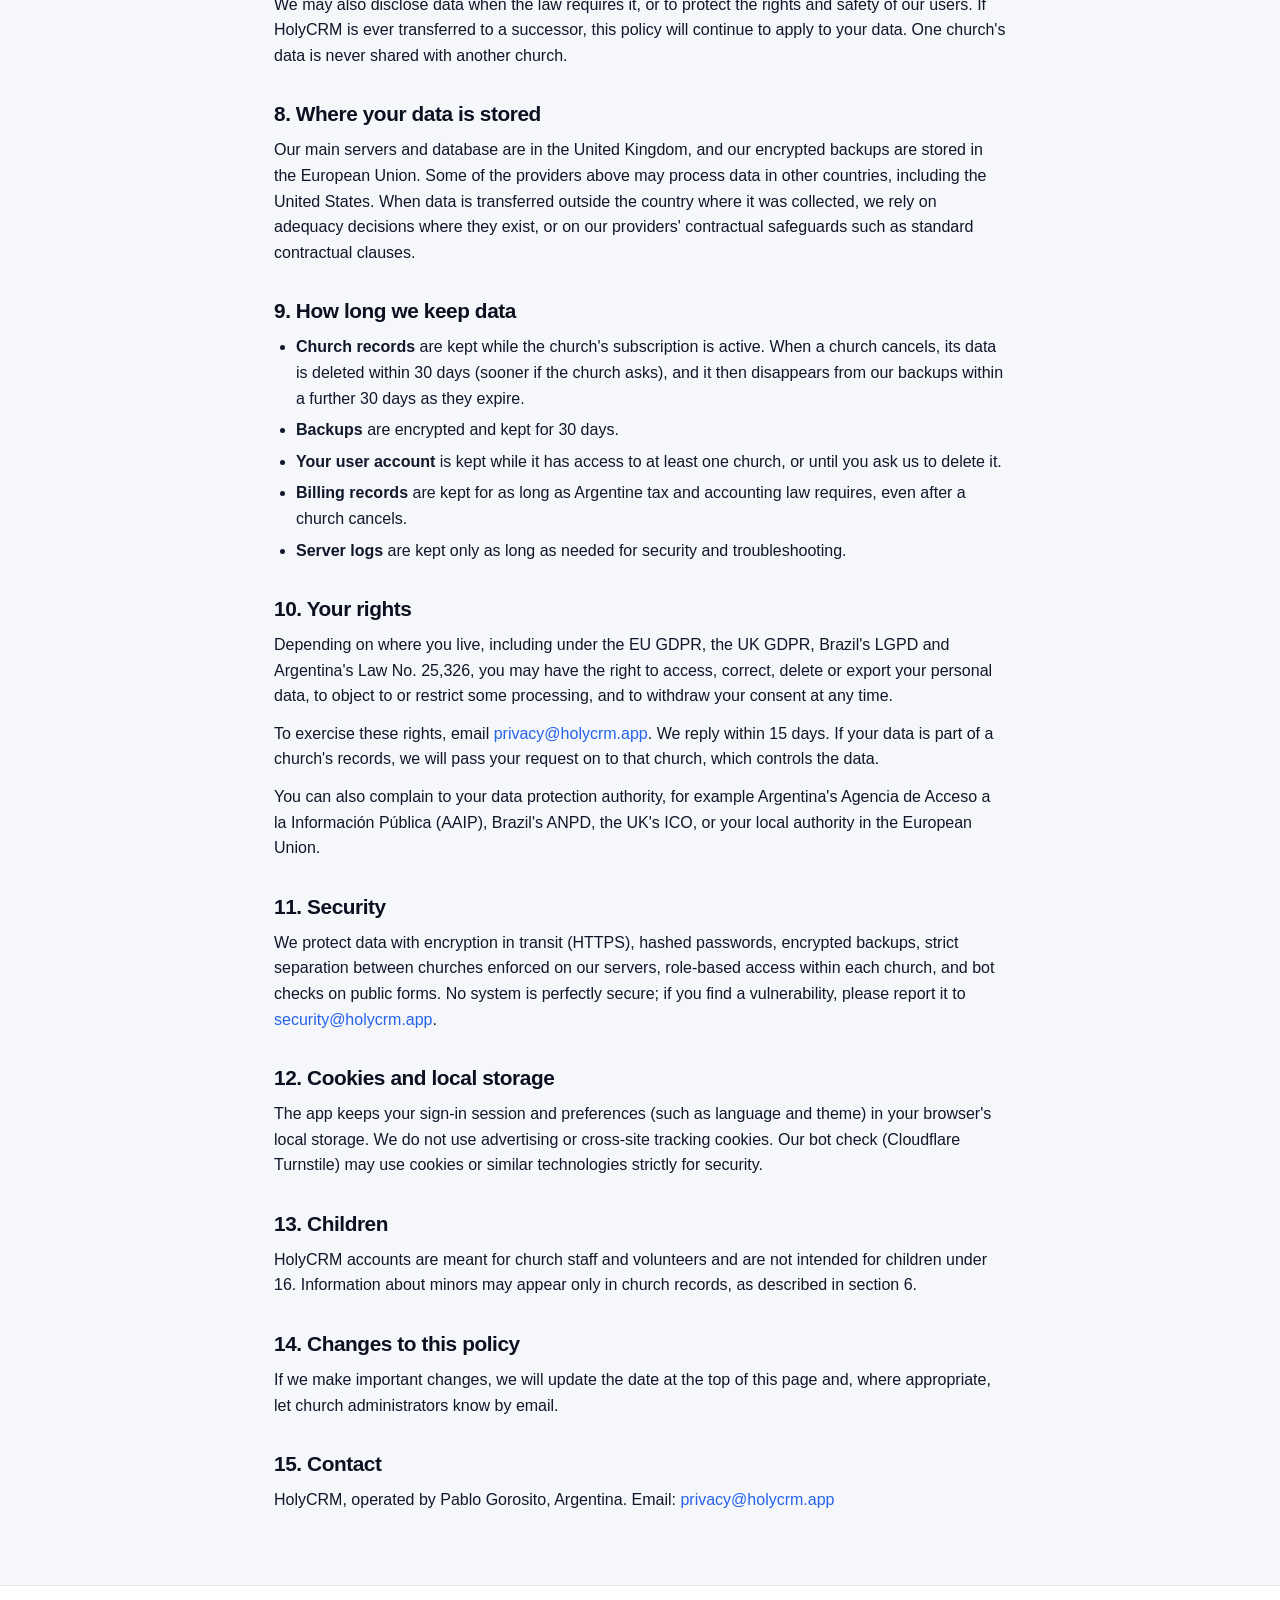
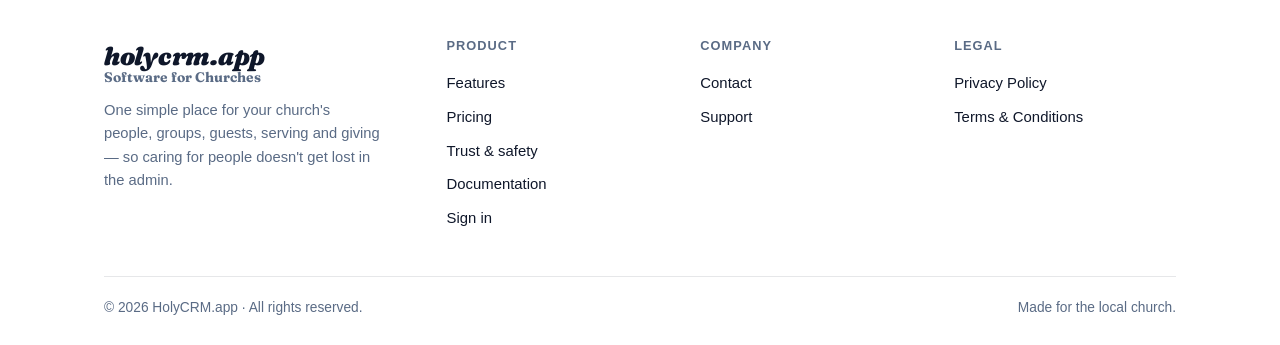
==== commit 5901a6d1: "Updating privacy page" ====
--- a/privacy.html
+++ b/privacy.html
@@ -7,8 +7,7 @@
   <meta name="viewport" content="width=device-width, initial-scale=1" />
   <meta name="color-scheme" content="light dark" />
   <meta name="description" content="How HolyCRM.app collects, uses and protects church and personal data." />
-  <meta name="robots" content="noindex" />
-  <meta name="theme-color" content="#f6f7fb" media="(prefers-color-scheme: light)" />
+    <meta name="theme-color" content="#f6f7fb" media="(prefers-color-scheme: light)" />
   <meta name="theme-color" content="#0b1120" media="(prefers-color-scheme: dark)" />
   <link rel="canonical" href="https://www.holycrm.app/privacy.html" />
   <link rel="icon" href="/favicon.ico" />
@@ -51,6 +50,7 @@
     .legal p, .legal li { color: var(--text); font-size: 1rem; }
     .legal ul { margin: 10px 0 10px 22px; }
     .legal li { margin-bottom: 6px; }
+    .legal p + p { margin-top: 12px; }
     .legal .back { display: inline-block; margin-bottom: 18px; font-size: 0.92rem; }
   </style>
 </head>
@@ -69,7 +69,7 @@
         <a href="index.html#faq" data-i18n="nav.faq">FAQ</a>
         <a href="https://docs.holycrm.app" data-i18n="nav.docs">Docs</a>
         <a href="index.html#contact" data-i18n="nav.contact">Contact</a>
-        <a class="btn btn-ghost nav-cta" href="https://app-dev.holycrm.app/login.html" data-i18n="nav.signin">Sign in</a>
+        <a class="btn btn-ghost nav-cta" href="https://app.holycrm.app/login.html" data-i18n="nav.signin">Sign in</a>
       </nav>
       <div class="nav-tools">
         <select class="lang-select" data-lang-select data-i18n-attr="aria-label:a11y.lang" aria-label="Choose language">
@@ -87,91 +87,127 @@
     <section class="hero" style="padding-bottom:16px">
       <div class="container legal">
         <a class="back" href="index.html" data-i18n="legal.back">← Back to home</a>
-        <span class="eyebrow">Legal</span>
-        <h1>Privacy Policy</h1>
-        <p class="muted">Last updated: <span data-year>2025</span></p>
+        <span class="eyebrow" data-i18n="pp.eyebrow">Legal</span>
+        <h1 data-i18n="foot.link.privacy">Privacy Policy</h1>
+        <p class="muted" data-i18n="pp.updated">Last updated: 1 October 2026</p>
       </div>
     </section>
 
     <section class="section-tight">
       <div class="container legal">
-        <div class="note" style="margin-bottom:28px">
-          <strong>Draft — English only for now.</strong> This policy is a working template
-          for HolyCRM.app and should be reviewed by legal counsel before being relied
-          upon. For questions, email
-          <a href="mailto:privacy@holycrm.app">privacy@holycrm.app</a>.
-        </div>
-
-        <h2>1. Who we are</h2>
-        <p>HolyCRM.app ("HolyCRM", "we", "us") provides a web-based CRM for church
-          administration. This policy explains what personal data we handle and why.</p>
-
-        <h2>2. Data we process</h2>
-        <ul>
-          <li><strong>Account data</strong> — name, email address and password for people
-            who sign in to administer a church.</li>
-          <li><strong>Church records</strong> — information a church enters about its
-            members, visitors, groups, ministries, events, serving rotas and finance.
-            The church is the controller of this data; we process it on the church's
-            behalf.</li>
-          <li><strong>Usage data</strong> — basic, aggregate analytics about how the app
-            is used, to improve reliability and performance.</li>
-        </ul>
-
-        <h2>3. Sensitive data and minors</h2>
-        <p>Church membership and related records (attendance, groups, giving) can reveal
-          religious affiliation, which is treated as a sensitive or "special category" of
-          data under most data protection laws that apply to our users, including the
-          EU's GDPR, Brazil's LGPD, and Argentina's Law No. 25,326. Several of these laws
-          include a specific allowance for religious organisations to process this kind of
-          data about their own members — but the church remains responsible, as the
-          controller of the records it enters, for having a proper basis (such as the
-          consent of its members) for that data.</p>
-        <p>Church records may include information about minors, for example through a
-          children's or youth ministry. The church is responsible for obtaining any
-          parental or guardian consent required by law before entering a minor's
-          information, and for deciding who at the church may access it. HolyCRM.app does
-          not independently verify this consent; it provides the role-based access
-          controls a church uses to restrict who can see this information.</p>
-
-        <h2>4. How we use it</h2>
-        <ul>
-          <li>To provide and secure the service.</li>
-          <li>To authenticate users and enforce church-level access.</li>
-          <li>To send account and service emails (invitations, password resets, email
-            verification).</li>
-          <li>To diagnose problems and improve the product.</li>
-        </ul>
-
-        <h2>5. Sharing</h2>
-        <p>We do not sell personal data. We share it only with infrastructure providers
-          that host and deliver the service, under contract, and where required by law.</p>
-
-        <h2>6. Church-to-church isolation</h2>
-        <p>Data belonging to one church is not accessible to another. Access is scoped to
-          the churches a user is a member of and enforced on our servers.</p>
-
-        <h2>7. Retention</h2>
-        <p>Church records are retained while a church's account is active and for a limited
-          period afterwards, then deleted or anonymised. A church can request export or
-          deletion of its data.</p>
-
-        <h2>8. Your rights</h2>
-        <p>Depending on where you live, you may have rights to access, correct, export or
-          delete personal data about you. Members and visitors should contact their church
-          first, as the church controls that data; you can also contact us.</p>
-
-        <h2>9. Security</h2>
-        <p>We use industry-standard measures including encrypted transport, hashed
-          passwords, membership-based access rules and least-privilege roles. No system is
-          perfectly secure; report concerns to
-          <a href="mailto:security@holycrm.app">security@holycrm.app</a>.</p>
-
-        <h2>10. Changes</h2>
-        <p>We will post any changes to this policy on this page and update the date above.</p>
-
-        <h2>11. Contact</h2>
-        <p><a href="mailto:privacy@holycrm.app">privacy@holycrm.app</a></p>
+        <p class="muted" data-i18n="pp.langnote">This policy is available in English, Spanish and Portuguese. If the versions differ, the English version prevails.</p>
+
+        <h2 data-i18n="pp.s1.h">1. Who we are</h2>
+
+        <p data-i18n="pp.s1.p1">HolyCRM.app ("HolyCRM", "we", "us") is a web application that helps churches care for their people: members, visitors, small groups, ministries, events, serving teams and giving. HolyCRM is operated by Pablo Gorosito, an individual registered in Argentina as a sole trader (<em>monotributista</em>) under the trade name HolyCRM.</p>
+
+        <p data-i18n="pp.s1.p2">This policy explains what personal data we collect, why, how long we keep it, who we share it with, and the choices and rights you have. It applies to the HolyCRM web application (app.holycrm.app), this website (www.holycrm.app) and the public pages churches publish with HolyCRM.</p>
+
+        <h2 data-i18n="pp.s2.h">2. Our role: controller and processor</h2>
+
+        <p data-i18n="pp.s2.p1"><strong>Account and billing data.</strong> For the accounts of people who sign in to HolyCRM, and for billing, we decide how the data is used, so we are the <em>data controller</em>.</p>
+
+        <p data-i18n="pp.s2.p2"><strong>Church records.</strong> For the information a church enters about its members, visitors and activities, the church is the <em>data controller</em> and we are its <em>data processor</em>: we store and process that data only to provide the service to the church and following its instructions. If you are a member or visitor of a church, please contact your church first about your data.</p>
+
+        <h2 data-i18n="pp.s3.h">3. Data we collect</h2>
+
+        <ul>
+          <li data-i18n="pp.s3.l1"><strong>Account data</strong>: name, email address, a securely hashed password (if you set one), preferred language, an optional profile picture, and the church(es) and role(s) you have access to.</li>
+          <li data-i18n="pp.s3.l2"><strong>Google sign-in data</strong>: if you choose “Continue with Google”, the data described in section 4.</li>
+          <li data-i18n="pp.s3.l3"><strong>Church records</strong>: information a church enters about people and activities, for example names, contact details, birth dates, addresses, attendance, small group and ministry participation, serving schedules, prayer requests and giving records.</li>
+          <li data-i18n="pp.s3.l4"><strong>Public form submissions</strong>: what a visitor sends through a church's public pages (for example a “New here?” card or a prayer request), typically a name, contact details and a message.</li>
+          <li data-i18n="pp.s3.l5"><strong>Billing data</strong>: subscription plan, payment amounts, dates and status. Payments are handled by our payment provider; we never receive or store card or bank credentials.</li>
+          <li data-i18n="pp.s3.l6"><strong>Technical and usage data</strong>: IP address, browser and device information and server logs needed to run and secure the service, plus aggregate usage analytics.</li>
+        </ul>
+        <h2 data-i18n="pp.s4.h">4. Signing in with Google</h2>
+
+        <p data-i18n="pp.s4.p1">You can sign in to HolyCRM with your Google account instead of a password. Google sign-in only works for an email address a church has already invited to HolyCRM; it never creates a new account by itself.</p>
+
+        <p data-i18n="pp.s4.p2"><strong>What we receive from Google.</strong> Only your basic profile: your name, email address, profile picture and Google account identifier. We request only the <code>openid</code>, <code>email</code> and <code>profile</code> scopes. We do not access your Gmail, contacts, Google Drive, calendar or any other Google data.</p>
+
+        <p data-i18n="pp.s4.p3"><strong>How we use it.</strong> Only to identify you and sign you in to your existing HolyCRM account, to link your Google account to it so you can sign in again, to confirm your email address, and to show your name and picture inside the app. We do not use Google user data for advertising, we do not sell it, and we do not use it to train artificial intelligence or machine-learning models.</p>
+
+        <p data-i18n="pp.s4.p4"><strong>How we store it.</strong> Your Google account identifier is stored with your HolyCRM account, and your name and a copy of your profile picture are saved to your profile, on the servers described in section 8 and protected as described in section 11.</p>
+
+        <p data-i18n="pp.s4.p5"><strong>Who we share it with.</strong> No one, except the infrastructure providers listed in section 7 that host the service on our behalf, or when the law requires it. It is never visible to other churches.</p>
+
+        <p><span data-i18n="pp.s4.p6a"><strong>Keeping or deleting it.</strong> We keep this data while your account exists. You can disconnect HolyCRM from your Google account at any time at</span> <a href="https://myaccount.google.com/permissions">myaccount.google.com/permissions</a> <span data-i18n="pp.s4.p6b">and keep signing in with a password. To have the link and your account data deleted, email</span> <a href="mailto:privacy@holycrm.app">privacy@holycrm.app</a> <span data-i18n="pp.s4.p6c">and we will delete it within 30 days.</span></p>
+
+        <p><span data-i18n="pp.s4.p7a">HolyCRM's use and transfer to any other app of information received from Google APIs will adhere to the</span> <a href="https://developers.google.com/terms/api-services-user-data-policy" data-i18n="pp.s4.p7link">Google API Services User Data Policy</a><span data-i18n="pp.s4.p7b">, including the Limited Use requirements.</span></p>
+
+        <h2 data-i18n="pp.s5.h">5. How we use data, and our legal bases</h2>
+
+        <ul>
+          <li data-i18n="pp.s5.l1">To provide the service: create and secure accounts, sign you in, and make each church's data available only to the people it chooses (performance of a contract).</li>
+          <li data-i18n="pp.s5.l2">To send service emails such as invitations, password links, serving reminders and billing notices (performance of a contract; legitimate interest).</li>
+          <li data-i18n="pp.s5.l3">To protect the service against abuse, fraud and spam, including bot checks on public forms (legitimate interest).</li>
+          <li data-i18n="pp.s5.l4">To understand aggregate usage and fix problems (legitimate interest). Our analytics are privacy-friendly and never used for advertising.</li>
+          <li data-i18n="pp.s5.l5">To bill subscriptions and keep accounting records (performance of a contract; legal obligation).</li>
+          <li data-i18n="pp.s5.l6">To process church records on each church's instructions, as its processor. The church determines its own legal basis, such as its members' consent.</li>
+        </ul>
+        <p data-i18n="pp.s5.p1">We do not sell personal data, we do not use it for advertising, and we do not make decisions about you based solely on automated processing.</p>
+
+        <h2 data-i18n="pp.s6.h">6. Sensitive data and minors</h2>
+
+        <p data-i18n="pp.s6.p1">Church membership and related records (attendance, groups, giving) can reveal religious affiliation, which is treated as a sensitive or "special category" of data under most data protection laws that apply to our users, including the EU's GDPR, Brazil's LGPD and Argentina's Law No. 25,326. Several of these laws include a specific allowance for religious organisations to process this kind of data about their own members, but the church remains responsible, as the controller of the records it enters, for having a proper basis (such as the consent of its members) for that data.</p>
+
+        <p data-i18n="pp.s6.p2">Church records may include information about minors, for example through a children's or youth ministry. The church is responsible for obtaining any parental or guardian consent required by law before entering a minor's information, and for deciding who at the church may access it. HolyCRM does not independently verify this consent; it provides the role-based access controls a church uses to restrict who can see this information.</p>
+
+        <h2 data-i18n="pp.s7.h">7. Who we share data with</h2>
+
+        <p data-i18n="pp.s7.p1">We share personal data only with the following providers, which process it on our behalf, under contract, and only to deliver the service:</p>
+
+        <ul>
+          <li data-i18n="pp.s7.l1"><strong>Fasthosts</strong> (United Kingdom): hosts our application servers and database.</li>
+          <li data-i18n="pp.s7.l2"><strong>Cloudflare</strong>: DNS, network protection, bot checks on public forms, churches' custom domains, and encrypted backup storage in the European Union.</li>
+          <li data-i18n="pp.s7.l3"><strong>Microsoft Azure Static Web Apps</strong>: serves the web application's files.</li>
+          <li data-i18n="pp.s7.l4"><strong>Mailgun (Sinch)</strong>: sends account and service emails.</li>
+          <li data-i18n="pp.s7.l5"><strong>Tianji</strong>: privacy-friendly usage analytics.</li>
+          <li data-i18n="pp.s7.l6"><strong>GalioPay</strong> (Argentina): processes subscription payments in Argentine pesos.</li>
+          <li data-i18n="pp.s7.l7"><strong>Google</strong>: only if you choose to sign in with Google (see section 4).</li>
+        </ul>
+        <p data-i18n="pp.s7.p2">We may also disclose data when the law requires it, or to protect the rights and safety of our users. If HolyCRM is ever transferred to a successor, this policy will continue to apply to your data. One church's data is never shared with another church.</p>
+
+        <h2 data-i18n="pp.s8.h">8. Where your data is stored</h2>
+
+        <p data-i18n="pp.s8.p1">Our main servers and database are in the United Kingdom, and our encrypted backups are stored in the European Union. Some of the providers above may process data in other countries, including the United States. When data is transferred outside the country where it was collected, we rely on adequacy decisions where they exist, or on our providers' contractual safeguards such as standard contractual clauses.</p>
+
+        <h2 data-i18n="pp.s9.h">9. How long we keep data</h2>
+
+        <ul>
+          <li data-i18n="pp.s9.l1"><strong>Church records</strong> are kept while the church's subscription is active. When a church cancels, its data is deleted within 30 days (sooner if the church asks), and it then disappears from our backups within a further 30 days as they expire.</li>
+          <li data-i18n="pp.s9.l2"><strong>Backups</strong> are encrypted and kept for 30 days.</li>
+          <li data-i18n="pp.s9.l3"><strong>Your user account</strong> is kept while it has access to at least one church, or until you ask us to delete it.</li>
+          <li data-i18n="pp.s9.l4"><strong>Billing records</strong> are kept for as long as Argentine tax and accounting law requires, even after a church cancels.</li>
+          <li data-i18n="pp.s9.l5"><strong>Server logs</strong> are kept only as long as needed for security and troubleshooting.</li>
+        </ul>
+        <h2 data-i18n="pp.s10.h">10. Your rights</h2>
+
+        <p data-i18n="pp.s10.p1">Depending on where you live, including under the EU GDPR, the UK GDPR, Brazil's LGPD and Argentina's Law No. 25,326, you may have the right to access, correct, delete or export your personal data, to object to or restrict some processing, and to withdraw your consent at any time.</p>
+
+        <p><span data-i18n="pp.s10.p2a">To exercise these rights, email</span> <a href="mailto:privacy@holycrm.app">privacy@holycrm.app</a><span data-i18n="pp.s10.p2b">. We reply within 15 days. If your data is part of a church's records, we will pass your request on to that church, which controls the data.</span></p>
+
+        <p data-i18n="pp.s10.p3">You can also complain to your data protection authority, for example Argentina's Agencia de Acceso a la Información Pública (AAIP), Brazil's ANPD, the UK's ICO, or your local authority in the European Union.</p>
+
+        <h2 data-i18n="pp.s11.h">11. Security</h2>
+
+        <p><span data-i18n="pp.s11.p1a">We protect data with encryption in transit (HTTPS), hashed passwords, encrypted backups, strict separation between churches enforced on our servers, role-based access within each church, and bot checks on public forms. No system is perfectly secure; if you find a vulnerability, please report it to</span> <a href="mailto:security@holycrm.app">security@holycrm.app</a>.</p>
+
+        <h2 data-i18n="pp.s12.h">12. Cookies and local storage</h2>
+
+        <p data-i18n="pp.s12.p1">The app keeps your sign-in session and preferences (such as language and theme) in your browser's local storage. We do not use advertising or cross-site tracking cookies. Our bot check (Cloudflare Turnstile) may use cookies or similar technologies strictly for security.</p>
+
+        <h2 data-i18n="pp.s13.h">13. Children</h2>
+
+        <p data-i18n="pp.s13.p1">HolyCRM accounts are meant for church staff and volunteers and are not intended for children under 16. Information about minors may appear only in church records, as described in section 6.</p>
+
+        <h2 data-i18n="pp.s14.h">14. Changes to this policy</h2>
+
+        <p data-i18n="pp.s14.p1">If we make important changes, we will update the date at the top of this page and, where appropriate, let church administrators know by email.</p>
+
+        <h2 data-i18n="pp.s15.h">15. Contact</h2>
+
+        <p><span data-i18n="pp.s15.p1a">HolyCRM, operated by Pablo Gorosito, Argentina. Email:</span> <a href="mailto:privacy@holycrm.app">privacy@holycrm.app</a></p>
       </div>
     </section>
   </main>
@@ -194,7 +230,7 @@
           <a href="index.html#pricing" data-i18n="nav.pricing">Pricing</a>
           <a href="index.html#trust" data-i18n="trust.eyebrow">Trust &amp; safety</a>
           <a href="https://docs.holycrm.app" data-i18n="foot.docs">Documentation</a>
-          <a href="https://app-dev.holycrm.app/login.html" data-i18n="nav.signin">Sign in</a>
+          <a href="https://app.holycrm.app/login.html" data-i18n="nav.signin">Sign in</a>
         </div>
         <div>
           <h2 data-i18n="foot.company">Company</h2>
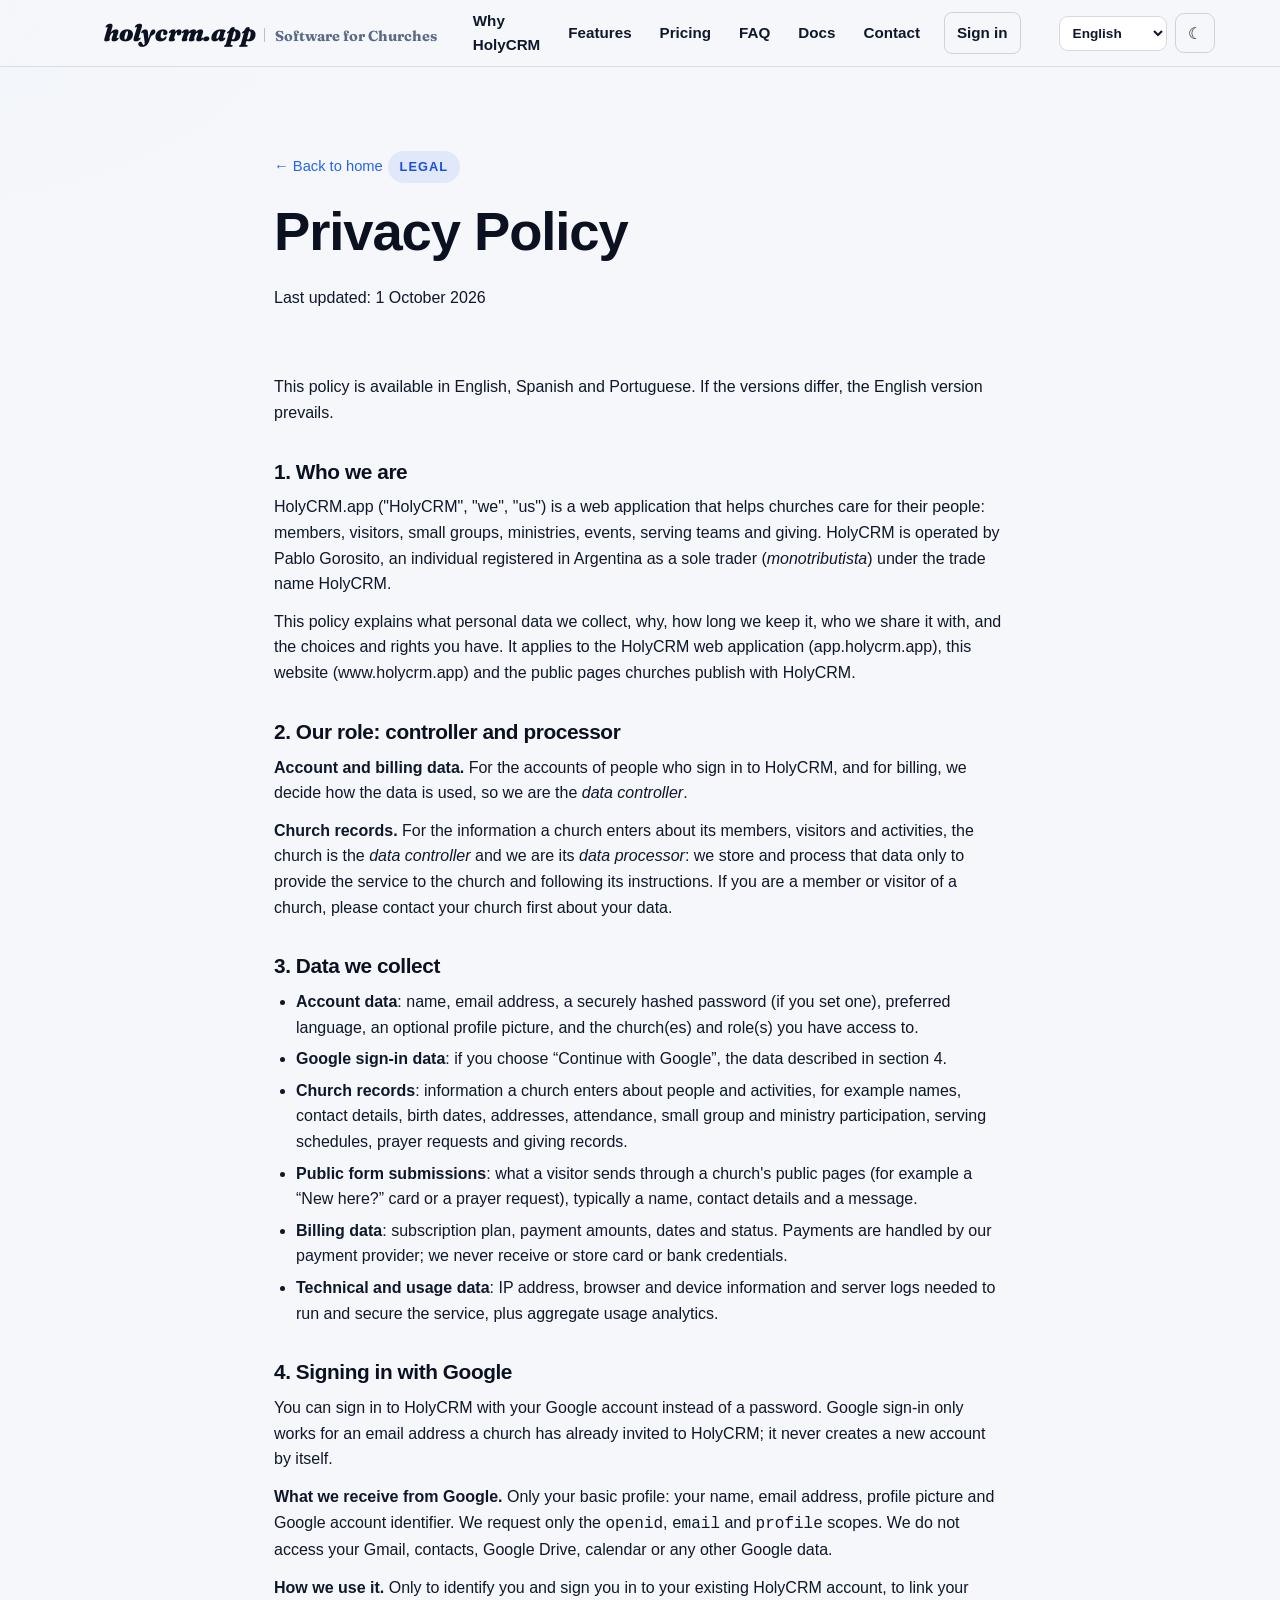
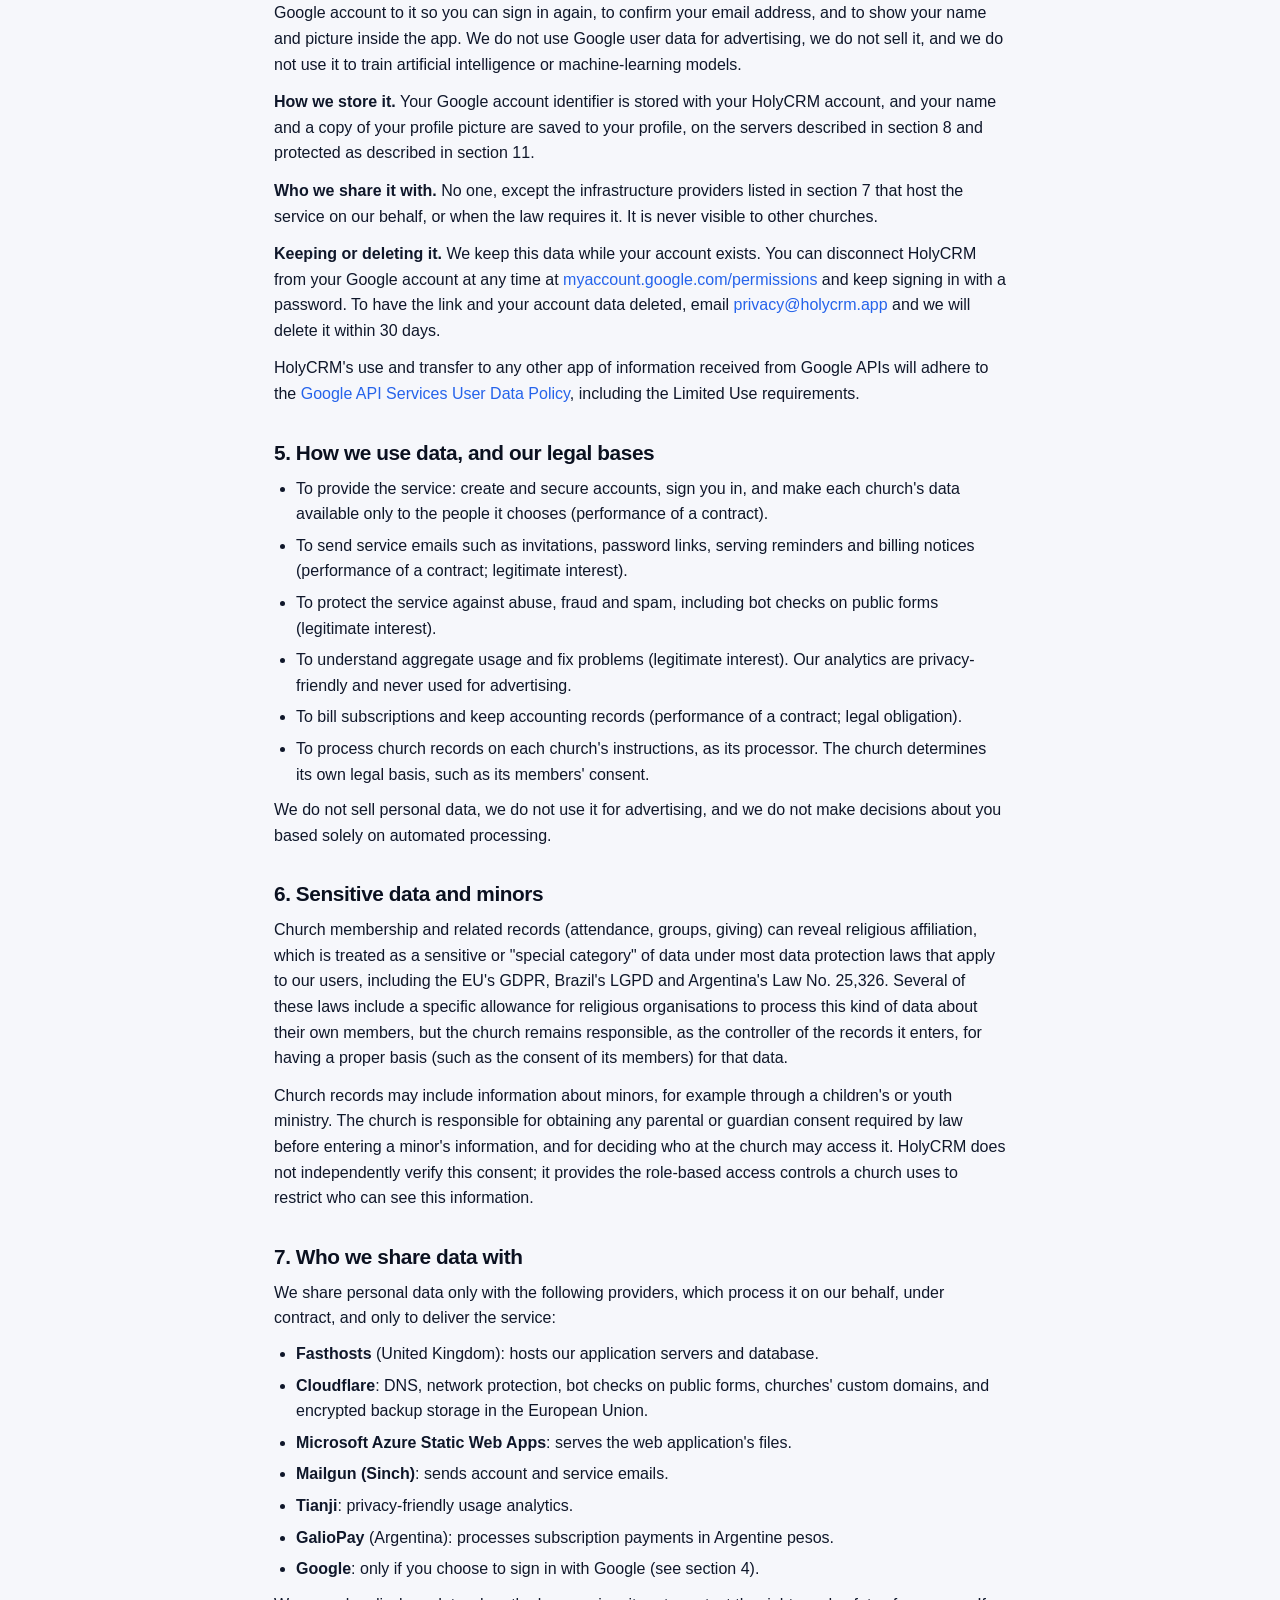
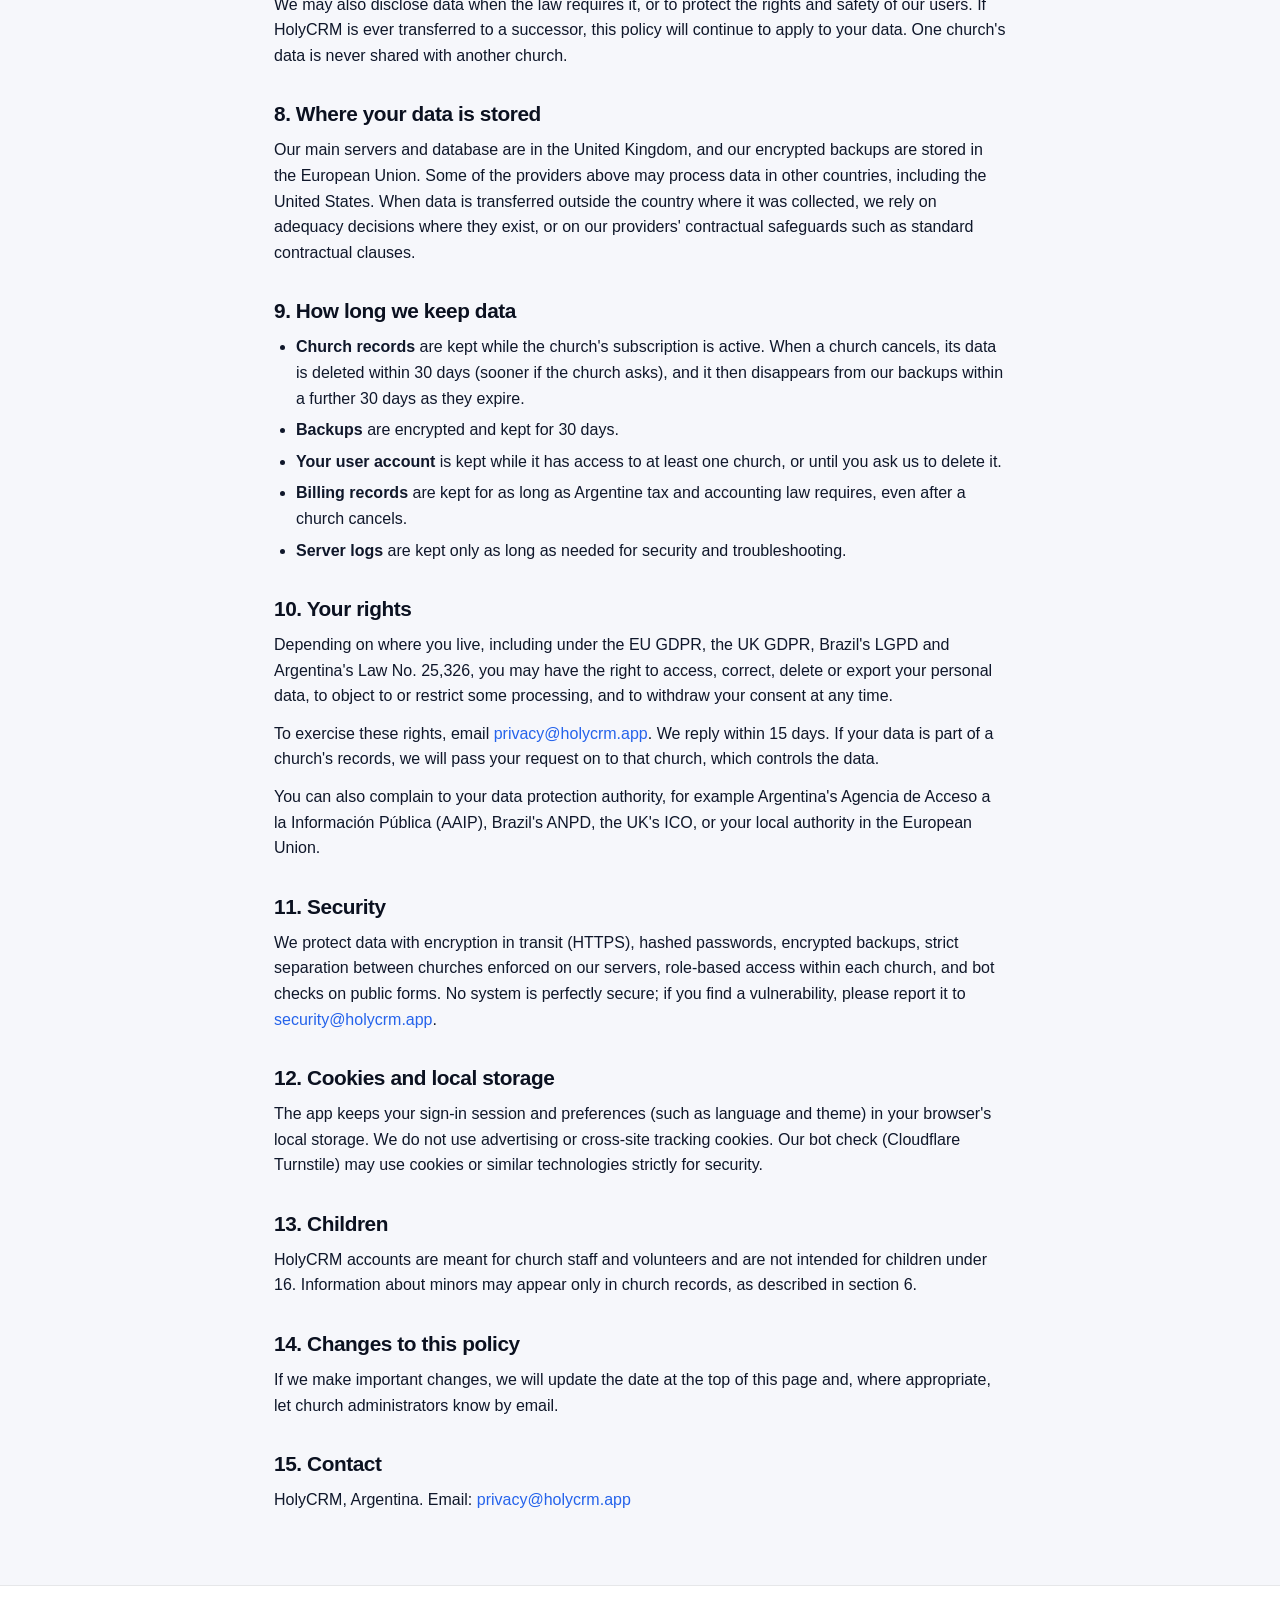
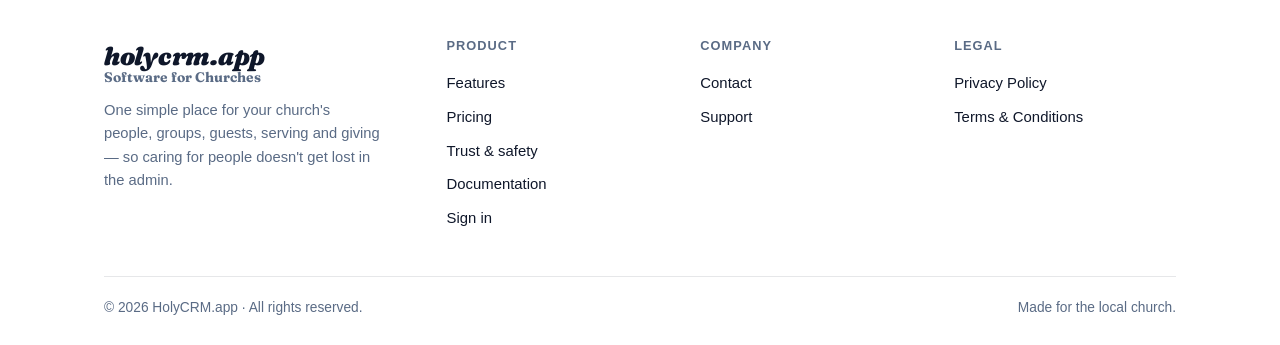
==== commit 525f2715: "update web" ====
--- a/privacy.html
+++ b/privacy.html
@@ -6,6 +6,7 @@
   <title>Privacy Policy — HolyCRM.app</title>
   <meta name="viewport" content="width=device-width, initial-scale=1" />
   <meta name="color-scheme" content="light dark" />
+  <meta name="robots" content="noindex, noarchive" />
   <meta name="description" content="How HolyCRM.app collects, uses and protects church and personal data." />
     <meta name="theme-color" content="#f6f7fb" media="(prefers-color-scheme: light)" />
   <meta name="theme-color" content="#0b1120" media="(prefers-color-scheme: dark)" />
@@ -207,7 +208,7 @@
 
         <h2 data-i18n="pp.s15.h">15. Contact</h2>
 
-        <p><span data-i18n="pp.s15.p1a">HolyCRM, operated by Pablo Gorosito, Argentina. Email:</span> <a href="mailto:privacy@holycrm.app">privacy@holycrm.app</a></p>
+        <p><span data-i18n="pp.s15.p1a">HolyCRM, Argentina. Email:</span> <a href="mailto:privacy@holycrm.app">privacy@holycrm.app</a></p>
       </div>
     </section>
   </main>
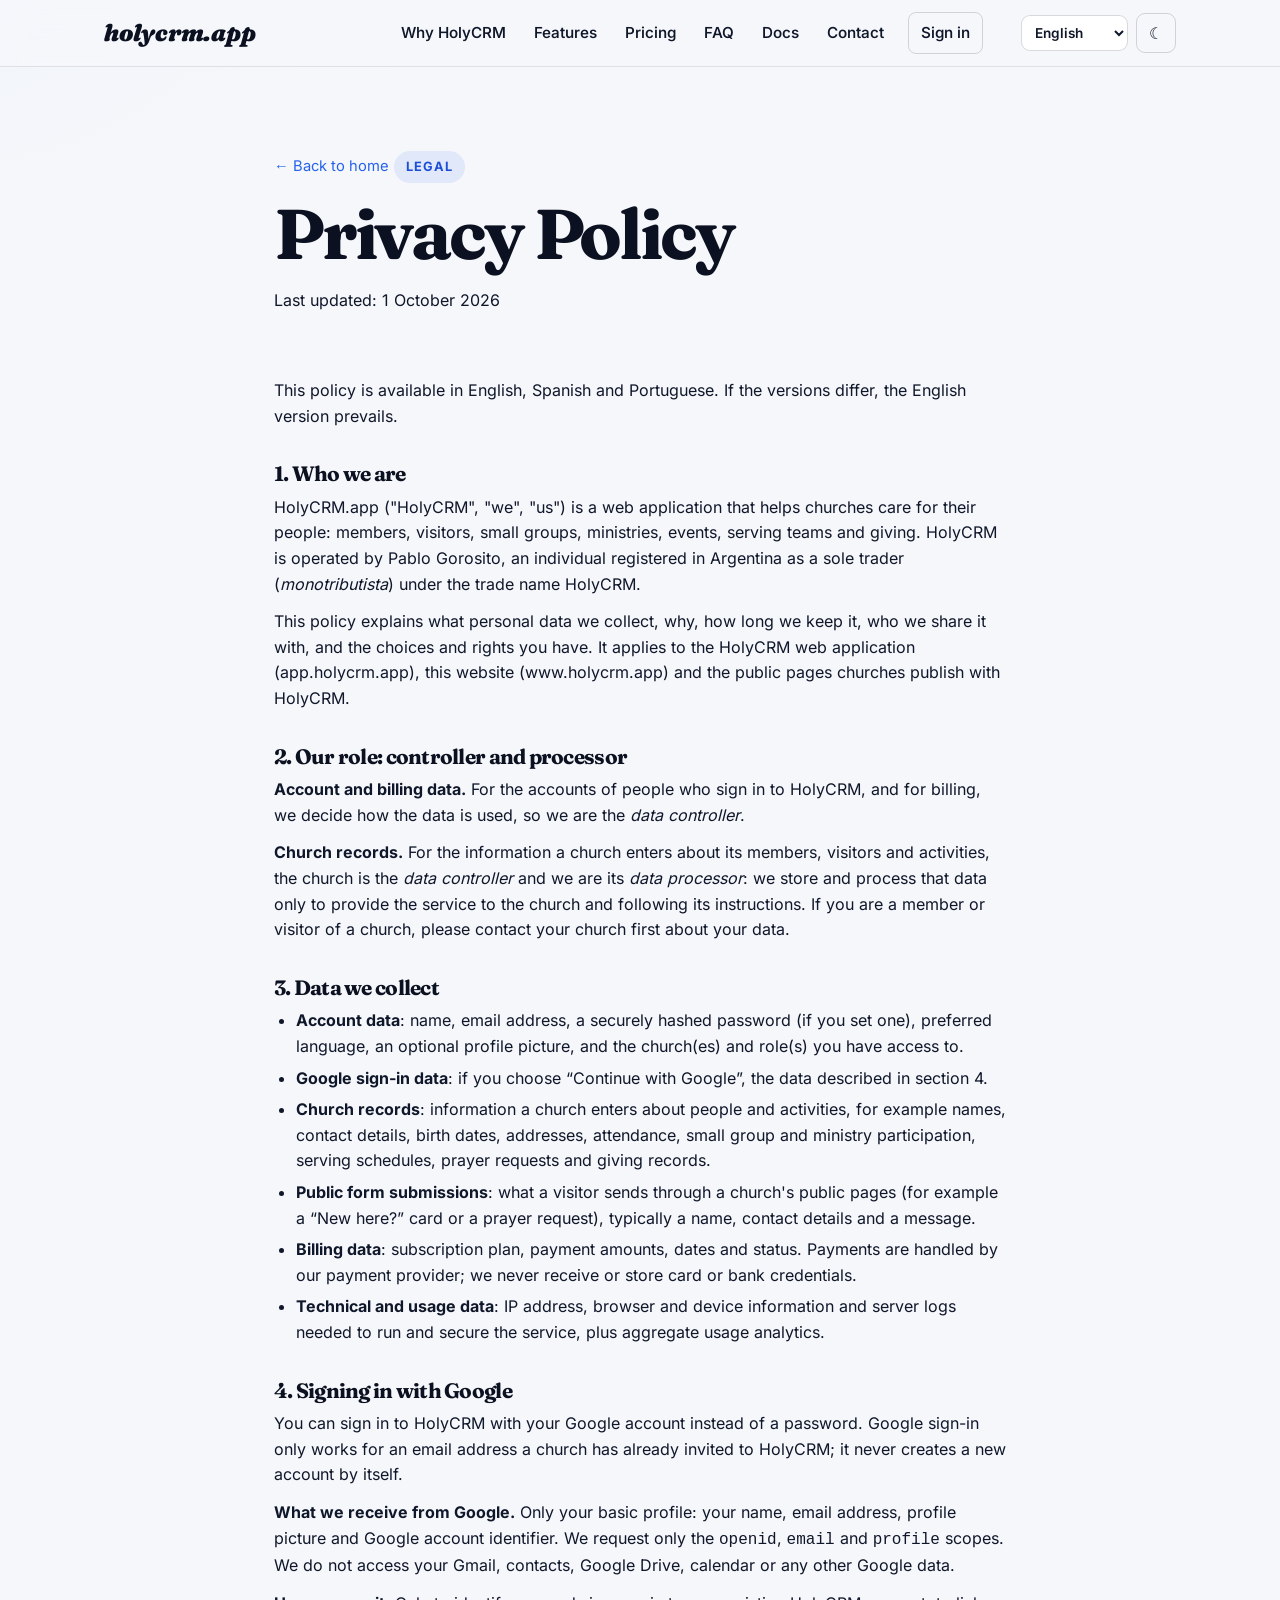
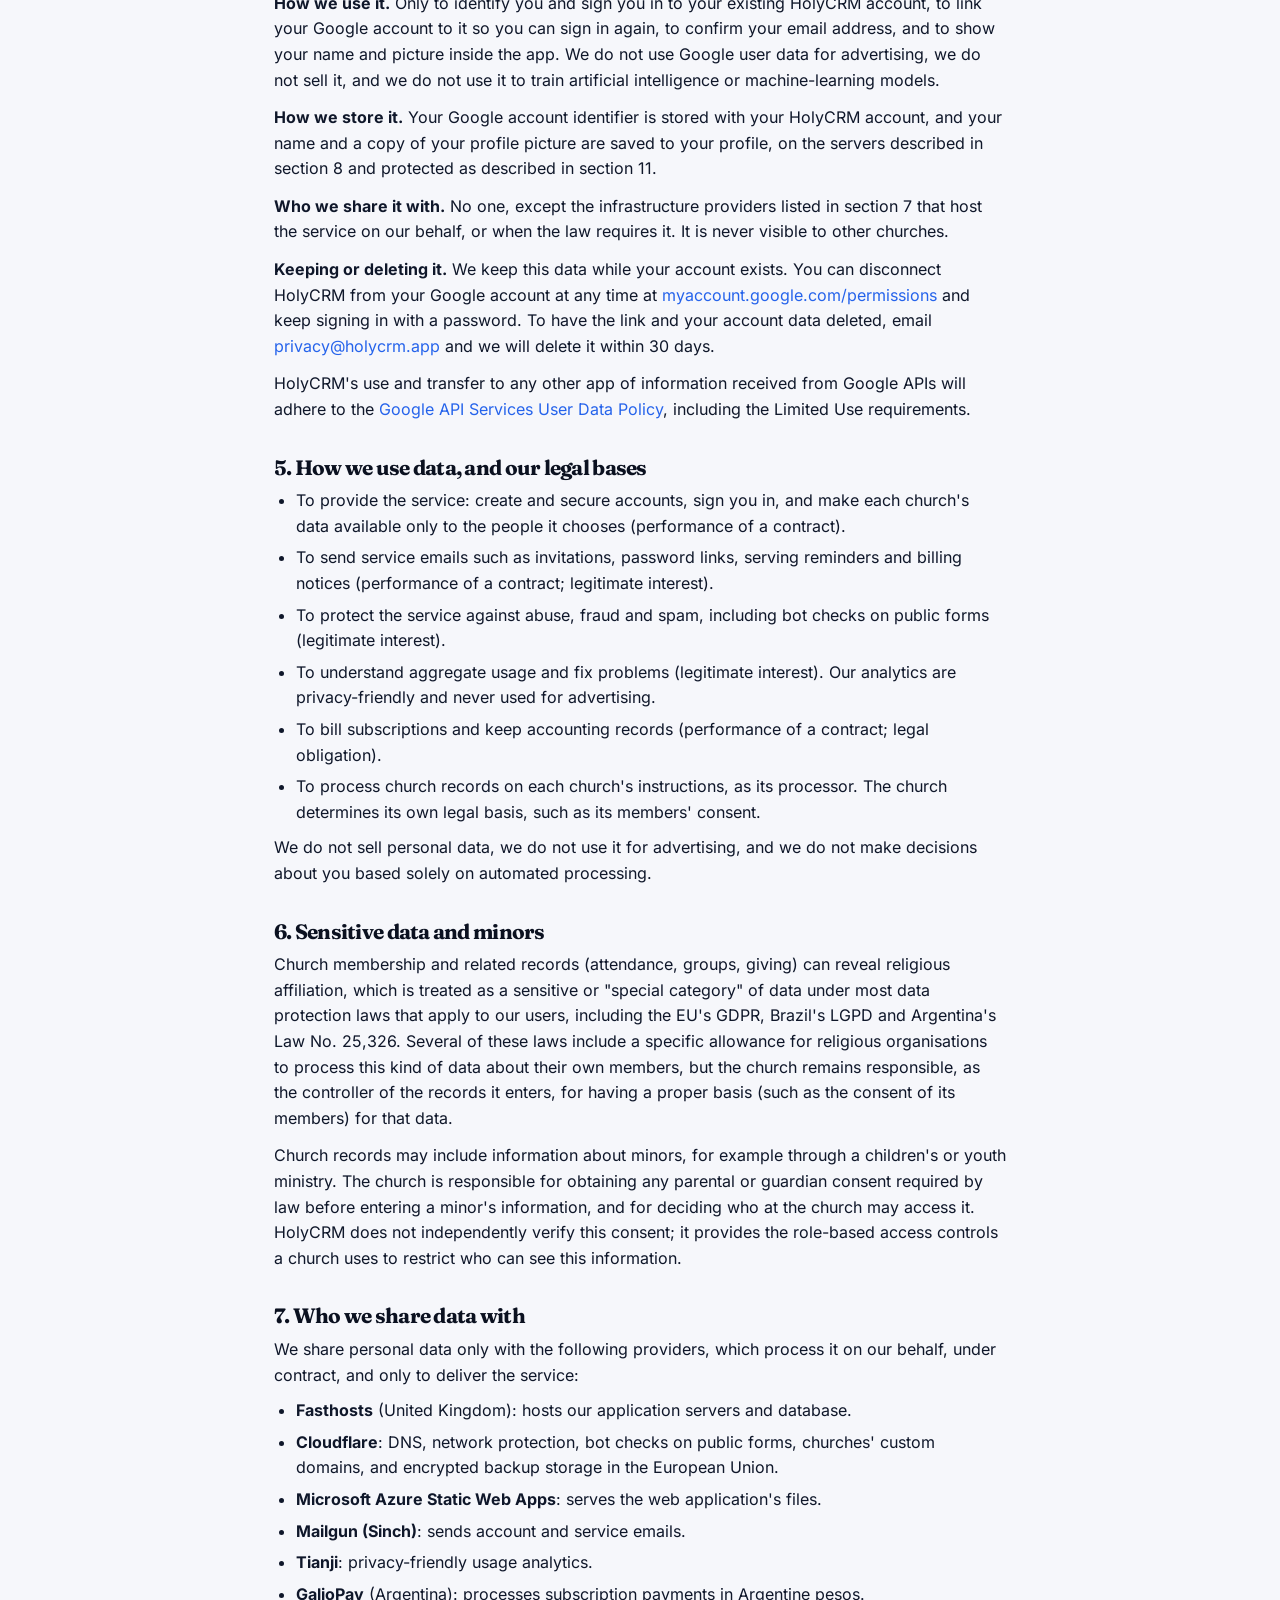
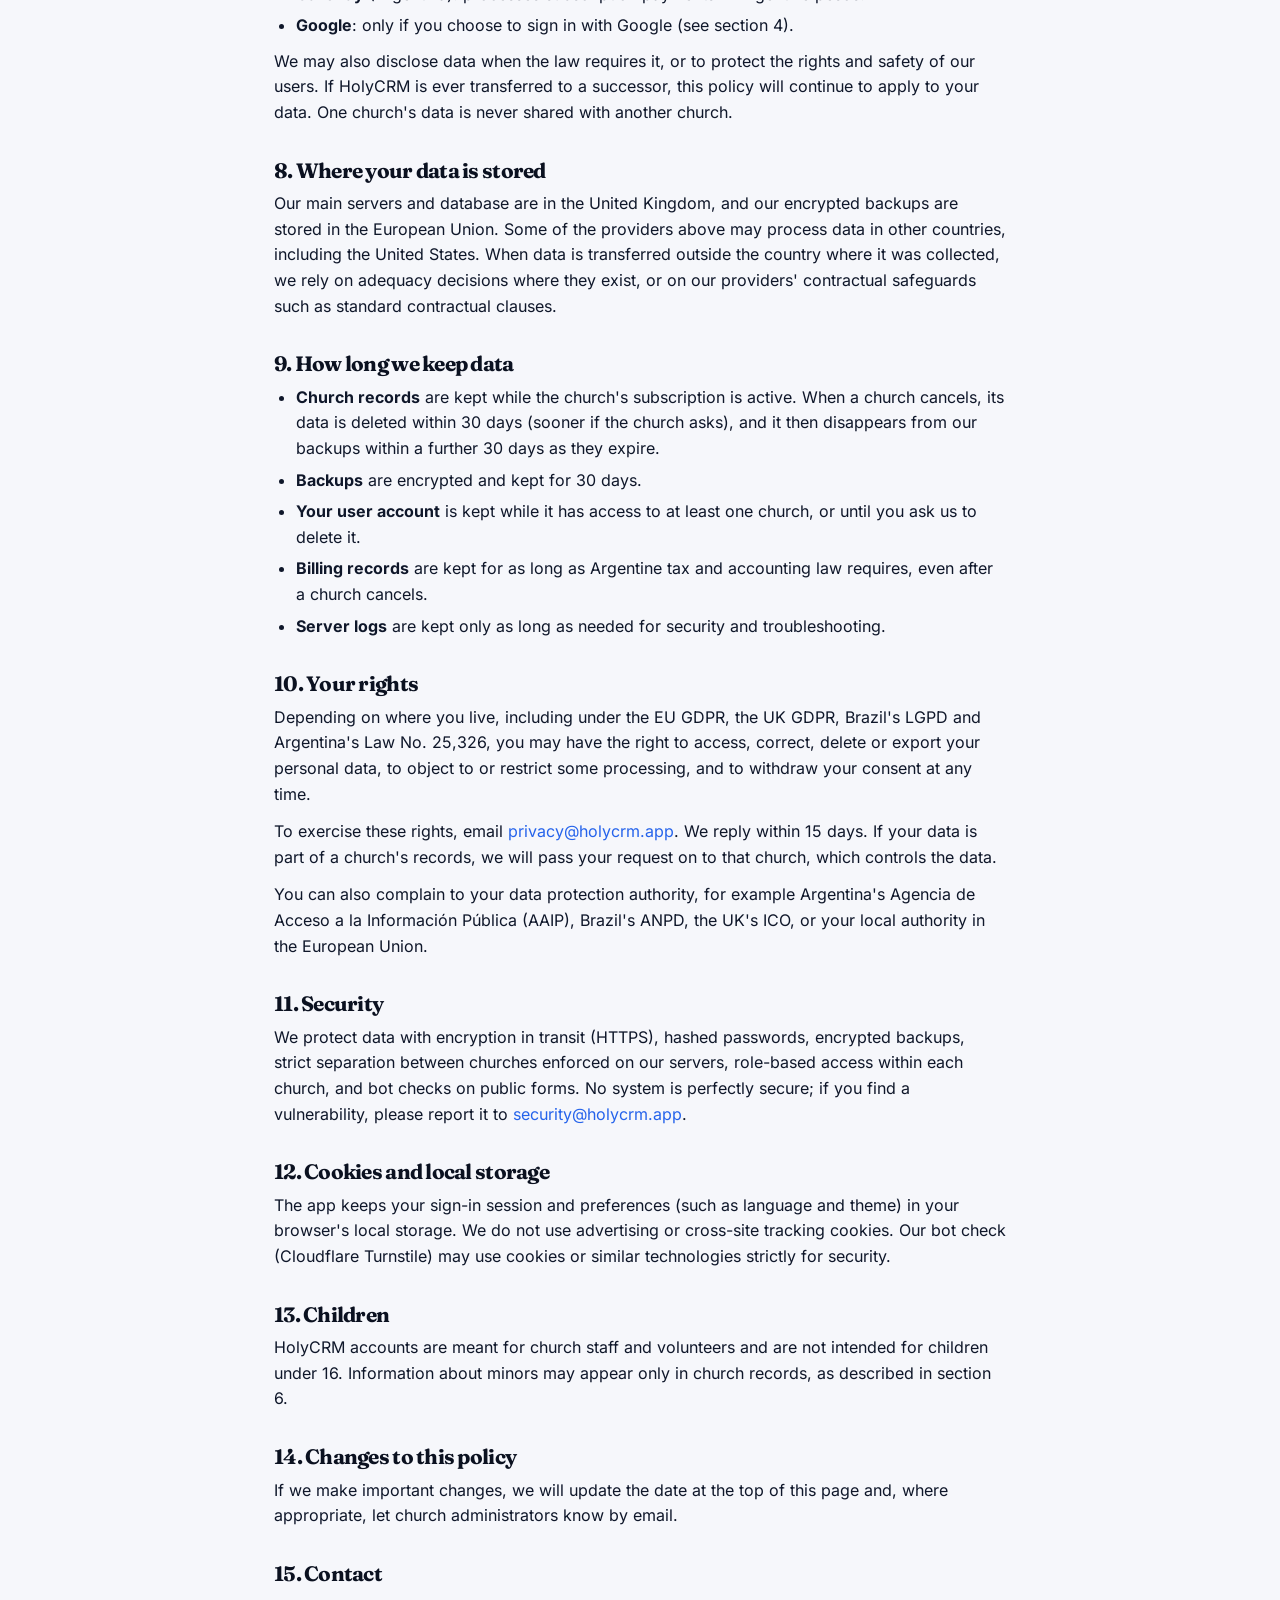
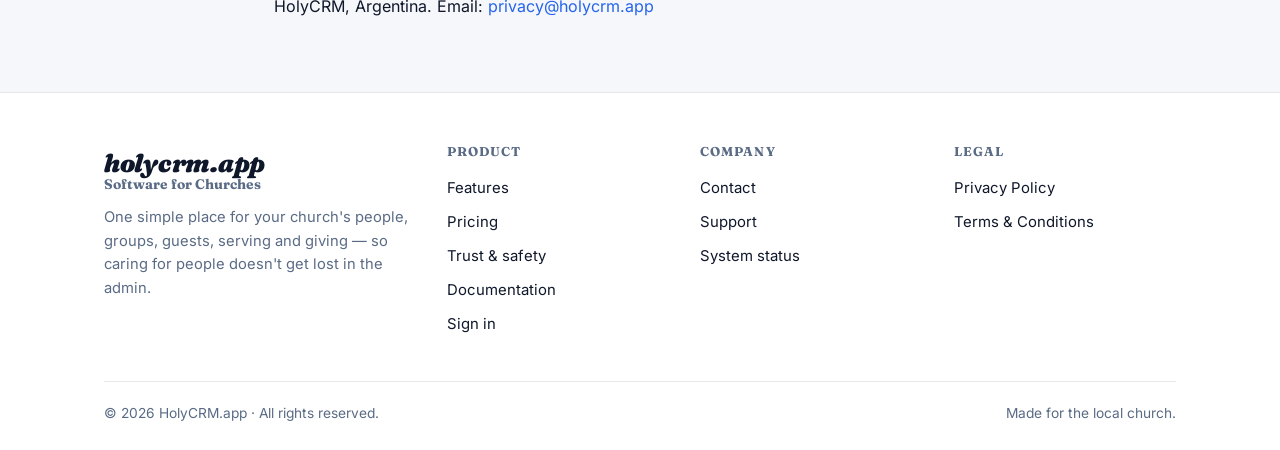
==== commit 3122c467: "Updating website" ====
--- a/privacy.html
+++ b/privacy.html
@@ -237,6 +237,7 @@
           <h2 data-i18n="foot.company">Company</h2>
           <a href="index.html#contact" data-i18n="nav.contact">Contact</a>
           <a href="mailto:support@holycrm.app" data-i18n="foot.support" data-i18n-attr="href:email.support.href">Support</a>
+          <a href="https://status.holycrm.app" data-i18n="foot.status">System status</a>
         </div>
         <div>
           <h2 data-i18n="foot.legal">Legal</h2>
--- a/assets/css/site.css
+++ b/assets/css/site.css
@@ -42,6 +42,32 @@
   font-weight: 700;
   font-display: swap;
   src: url("../fonts/fraunces-normal-700-latin-ext.woff2") format("woff2");
+  unicode-range: U+0100-02BA, U+02BD-02C5, U+02C7-02CC, U+02CE-02D7, U+02DD-02FF, U+0304,
+    U+0308, U+0329, U+1D00-1DBF, U+1E00-1E9F, U+1EF2-1EFF, U+2020, U+20A0-20AB, U+20AD-20C0,
+    U+2113, U+2C60-2C7F, U+A720-A7FF;
+}
+
+/* =========================================================
+   TEXT FONT — Inter (variable, self-hosted), the same face the app uses.
+   Headings use Fraunces (above): 700 roman, and the 900 italic for an
+   emphasised phrase (<em> inside an h1/h2).
+   ========================================================= */
+@font-face {
+  font-family: "Inter";
+  font-style: normal;
+  font-weight: 100 900;
+  font-display: swap;
+  src: url("../fonts/inter-var-latin.woff2") format("woff2");
+  unicode-range: U+0000-00FF, U+0131, U+0152-0153, U+02BB-02BC, U+02C6, U+02DA, U+02DC,
+    U+0304, U+0308, U+0329, U+2000-206F, U+20AC, U+2122, U+2191, U+2193, U+2212, U+2215,
+    U+FEFF, U+FFFD;
+}
+@font-face {
+  font-family: "Inter";
+  font-style: normal;
+  font-weight: 100 900;
+  font-display: swap;
+  src: url("../fonts/inter-var-latin-ext.woff2") format("woff2");
   unicode-range: U+0100-02BA, U+02BD-02C5, U+02C7-02CC, U+02CE-02D7, U+02DD-02FF, U+0304,
     U+0308, U+0329, U+1D00-1DBF, U+1E00-1E9F, U+1EF2-1EFF, U+2020, U+20A0-20AB, U+20AD-20C0,
     U+2113, U+2C60-2C7F, U+A720-A7FF;
@@ -70,6 +96,7 @@
   --primary-2: #1d4ed8;
   --primary-soft: rgba(37, 99, 235, 0.10);
   --primary-text: #1d4ed8;
+  --em: #1d4ed8; /* emphasised phrase in headings */
   --on-accent: #ffffff;
   --success: #166534;
   --warn: #b45309;
@@ -82,7 +109,8 @@
   --shadow-lg: 0 24px 60px rgba(15, 23, 42, 0.14);
 
   --maxw: 1120px;
-  --font: -apple-system, BlinkMacSystemFont, "Segoe UI", Roboto, Helvetica, Arial,
+  --serif: "Fraunces", Georgia, "Times New Roman", serif;
+  --font: "Inter", -apple-system, BlinkMacSystemFont, "Segoe UI", Roboto, Helvetica, Arial,
     "Apple Color Emoji", "Segoe UI Emoji", sans-serif;
 }
 
@@ -106,6 +134,7 @@
     --primary-soft: rgba(59, 130, 246, 0.16);
   --primary-text: #3b82f6;
     --primary-text: #3b82f6;
+    --em: #93c5fd;
     --success: #4ade80;
     --warn: #fbbf24;
     --shadow-sm: 0 1px 2px rgba(0, 0, 0, 0.4), 0 2px 10px rgba(0, 0, 0, 0.4);
@@ -131,6 +160,7 @@
   --primary: #3b82f6;
   --primary-2: #2563eb;
   --primary-soft: rgba(59, 130, 246, 0.16);
+  --em: #93c5fd;
   --success: #4ade80;
   --warn: #fbbf24;
   --shadow-sm: 0 1px 2px rgba(0, 0, 0, 0.4), 0 2px 10px rgba(0, 0, 0, 0.4);
@@ -174,9 +204,13 @@
 a:hover { text-decoration: underline; }
 
 h1, h2, h3, h4 { color: var(--heading); line-height: 1.2; letter-spacing: -0.02em; }
-h1 { font-size: clamp(2.1rem, 5vw, 3.4rem); font-weight: 800; }
-h2 { font-size: clamp(1.6rem, 3.4vw, 2.3rem); font-weight: 800; }
-h3 { font-size: 1.15rem; font-weight: 700; }
+/* Headings in Fraunces (only 700 roman and 900 italic are loaded), set large
+   and tight; an <em> inside one switches to the heavy italic in the accent colour. */
+h1, h2, h3 { font-family: var(--serif); font-weight: 700; }
+h1 { font-size: clamp(2.6rem, 6vw, 4.4rem); line-height: 0.98; letter-spacing: -0.045em; }
+h2 { font-size: clamp(2rem, 4.2vw, 3.1rem); line-height: 1.04; letter-spacing: -0.035em; }
+h3 { font-size: 1.2rem; letter-spacing: -0.01em; }
+h1 em, h2 em, blockquote em { font-style: italic; font-weight: 900; color: var(--em); }
 
 p { color: var(--text); }
 .muted { color: var(--muted); }
@@ -231,7 +265,8 @@
 .btn-lg { padding: 15px 28px; font-size: 1.02rem; }
 
 .btn-row { display: flex; gap: 14px; flex-wrap: wrap; }
-.center .btn-row { justify-content: center; }
+.center .btn-row,
+.btn-row.center { justify-content: center; }
 
 /* =========================================================
    HEADER / NAV
@@ -309,6 +344,7 @@
   color: var(--text);
   font-size: 0.95rem;
   font-weight: 550;
+  white-space: nowrap; /* "Por que o HolyCRM" wrapped onto three lines */
   padding: 8px 12px;
   border-radius: 8px;
 }
@@ -347,7 +383,13 @@
   font-size: 18px;
 }
 
-@media (max-width: 900px) {
+/* The menu collapses earlier than the content (1100px): with Inter and the
+   links on one line, es/pt labels need the room. The header tagline steps
+   aside below 1360px (it's still in the footer). */
+@media (max-width: 1360px) {
+  .site-header .brand__tag { display: none; }
+}
+@media (max-width: 1100px) {
   .nav { gap: 12px; }
   .nav-tools { margin-left: auto; }
   .nav-toggle { display: grid; place-items: center; }
@@ -471,6 +513,78 @@
   background: var(--border-strong);
 }
 
+/* Hero mock with tabs (Dashboard / Visitors / Rotas). Without JS only the
+   first panel shows; site.js wires the tabs. */
+.mk-tabs { display: flex; gap: 4px; padding: 10px 14px 0; border-bottom: 1px solid var(--border); }
+.mk-tab {
+  appearance: none; border: 0; background: none; cursor: pointer;
+  font: inherit; font-size: 0.85rem; font-weight: 600; color: var(--muted);
+  padding: 8px 12px 10px; border-bottom: 2px solid transparent; margin-bottom: -1px;
+}
+.mk-tab[aria-selected="true"] { color: var(--primary-text); border-bottom-color: var(--primary); }
+.mk-tab:focus-visible { outline: 2px solid var(--primary); outline-offset: 2px; border-radius: 6px; }
+.mk-panel { padding: 18px; display: grid; gap: 14px; min-height: 300px; align-content: start; }
+.mk-panel[hidden] { display: none; }
+.mk-hello { font-weight: 700; color: var(--heading); }
+.mk-kpis { display: grid; grid-template-columns: repeat(2, 1fr); gap: 10px; }
+.mk-kpi {
+  background: var(--surface-2); border: 1px solid var(--border);
+  border-radius: var(--radius-sm); padding: 10px 12px;
+}
+.mk-kpi b { display: block; font-size: 1.3rem; color: var(--heading); letter-spacing: -0.02em; }
+.mk-kpi small { display: block; color: var(--muted); font-size: 0.74rem; }
+.mk-kpi em { display: inline-block; margin-top: 4px; font-style: normal; font-size: 0.7rem; color: var(--success);
+             background: color-mix(in srgb, var(--success) 12%, transparent); border-radius: 999px; padding: 1px 7px; }
+.mk-kpi.is-warn { border-color: color-mix(in srgb, var(--warn) 45%, transparent); }
+.mk-kpi.is-warn b { color: var(--warn); }
+.mk-chart small { display: block; color: var(--muted); font-size: 0.74rem; margin-bottom: 6px; }
+.mk-chart .mock-chart { height: 92px; }
+.mk-funnel { display: grid; grid-template-columns: repeat(4, 1fr); gap: 8px; }
+.mk-funnel div { background: var(--surface-2); border: 1px solid var(--border); border-radius: var(--radius-sm); padding: 8px 10px; }
+.mk-funnel b { display: block; font-size: 1.15rem; color: var(--heading); }
+.mk-funnel small { color: var(--muted); font-size: 0.7rem; }
+.mk-rows { list-style: none; margin: 0; padding: 0; display: grid; gap: 8px; }
+.mk-rows li {
+  display: flex; align-items: center; justify-content: space-between; gap: 10px;
+  border: 1px solid var(--border); border-radius: var(--radius-sm); padding: 10px 12px;
+  font-size: 0.86rem; color: var(--text); background: var(--card);
+}
+.mk-rota li > span:first-child { display: grid; }
+.mk-rota b { font-size: 0.86rem; color: var(--heading); }
+.mk-rota small { font-size: 0.74rem; color: var(--muted); }
+.mk-service { font-weight: 700; color: var(--heading); }
+.mk-pill { flex: none; font-size: 0.72rem; font-weight: 600; border-radius: 999px; padding: 2px 9px; border: 1px solid; }
+.mk-pill.is-new { color: var(--primary-text); border-color: color-mix(in srgb, var(--primary) 40%, transparent); }
+.mk-pill.is-mid { color: var(--warn); border-color: color-mix(in srgb, var(--warn) 40%, transparent); }
+.mk-pill.is-done { color: var(--success); border-color: color-mix(in srgb, var(--success) 40%, transparent); }
+
+/* Floating chips around the hero mock (decorative, aria-hidden). */
+.mk-wrap { position: relative; }
+.mk-chip {
+  position: absolute; z-index: 2;
+  display: flex; align-items: center; gap: 10px;
+  padding: 10px 14px 10px 10px;
+  background: var(--card); border: 1px solid var(--border);
+  border-radius: 14px; box-shadow: var(--shadow);
+}
+.mk-chip b { display: block; font-size: 0.95rem; color: var(--heading); line-height: 1.15; }
+.mk-chip small { display: block; font-size: 0.72rem; color: var(--muted); }
+.mk-chip-a { top: -52px; left: -24px; } /* above the window bar, not over its title */
+.mk-chip-b { bottom: -26px; right: -22px; }
+.mk-chip-ic {
+  display: grid; place-items: center; width: 34px; height: 34px; border-radius: 10px;
+  color: #db2777; background: color-mix(in srgb, #db2777 12%, transparent); font-size: 1rem;
+}
+.mk-ring {
+  display: grid; place-items: center; width: 40px; height: 40px; border-radius: 50%;
+  font-size: 0.68rem; font-weight: 700; color: var(--heading);
+  background:
+    radial-gradient(closest-side, var(--card) 76%, transparent 78%),
+    conic-gradient(var(--primary) calc(var(--p) * 1%), var(--border) 0);
+}
+@media (max-width: 1100px) { .mk-chip-a { left: -8px; } .mk-chip-b { right: -8px; } }
+@media (max-width: 560px) { .mk-chip { display: none; } }
+
 /* =========================================================
    GENERIC GRID / CARDS
    ========================================================= */
@@ -505,7 +619,8 @@
 .card p { color: var(--muted); font-size: 0.96rem; }
 
 .section-head { max-width: 62ch; margin-bottom: 40px; }
-.center .section-head { margin-left: auto; margin-right: auto; }
+.center .section-head,
+.section-head.center { margin-left: auto; margin-right: auto; }
 
 /* Features: hero row + labeled groups */
 .feat-hero-eyebrow { display: block; margin-bottom: 16px; }
@@ -536,12 +651,14 @@
    new interaction to discover; the four hero/group sections are just
    stacked, scrollable, and short again like the rest of the page. */
 @media (max-width: 900px) {
+  /* Only cards laid out in a .grid: the contact form and contact cards (not in a
+     grid) keep their normal layout, or the form fields end up in the icon column. */
   /* Grid, not flex: icon and heading/paragraph need to sit in two separate
      COLUMNS (icon | text), with heading and paragraph stacked inside that
      one text column — not three items competing side by side in a single
      row, which squeezed the heading into a narrow strip that wrapped to
      five lines. The icon spans both text rows so it stays top-aligned. */
-  .card {
+  .grid > .card {
     display: grid;
     grid-template-columns: 34px 1fr;
     grid-template-rows: auto auto;
@@ -549,7 +666,7 @@
     row-gap: 2px;
     padding: 14px;
   }
-  .card .ic {
+  .grid > .card .ic {
     grid-column: 1;
     grid-row: 1 / 3;
     align-self: start;
@@ -557,8 +674,8 @@
     font-size: 17px;
     margin-bottom: 0;
   }
-  .card h3 { grid-column: 2; grid-row: 1; font-size: 0.98rem; margin-bottom: 0; }
-  .card p {
+  .grid > .card h3 { grid-column: 2; grid-row: 1; font-size: 0.98rem; margin-bottom: 0; }
+  .grid > .card p {
     grid-column: 2; grid-row: 2;
     font-size: 0.86rem;
     display: -webkit-box;
@@ -656,33 +773,117 @@
 @media (max-width: 900px) { .steps { grid-template-columns: 1fr; } }
 
 /* =========================================================
-   JOURNEYS (outcome scenarios, not feature lists)
-   ========================================================= */
-.journeys-grid { align-items: stretch; }
-.journey-card h3 { margin-bottom: 16px; font-size: 1.15rem; }
-.journey-flow {
-  display: flex;
-  flex-wrap: wrap;
+   JOURNEY — one person's first months, step by step, with real
+   screenshots (assets/img/app/<lang>/, swapped per language via
+   data-i18n-attr). Steps reuse .feature-block for the two-column layout.
+   ========================================================= */
+.journey { list-style: none; margin: 0; padding: 0; }
+/* the screenshot gets the larger column so the app stays readable; phones need less */
+.journey-step { padding: 48px 0; grid-template-columns: 5fr 7fr; }
+.journey-step.rev { grid-template-columns: 7fr 5fr; }
+.journey-step:has(.is-phone) { grid-template-columns: 1fr 1fr; }
+.journey-step.rev .journey-media { order: -1; }
+.journey-step ul { margin-top: 18px; }
+.journey-when {
+  display: inline-flex;
   align-items: center;
-  gap: 8px;
-  margin-bottom: 16px;
-}
-.journey-flow .flow-step {
-  background: var(--surface-2);
-  border: 1px solid var(--border);
-  border-radius: 999px;
-  padding: 7px 13px;
+  gap: 10px;
+  margin-bottom: 14px;
   font-size: 0.85rem;
+  font-weight: 600;
+  color: var(--primary-text);
+}
+.journey-when b {
+  display: grid; place-items: center;
+  width: 28px; height: 28px;
+  border-radius: 8px;
+  background: var(--primary);
+  color: var(--on-accent);
+  font-size: 0.9rem;
+}
+.journey-text p { color: var(--muted); font-size: 1.02rem; }
+.journey-media { position: relative; }
+.journey-media .shot { display: block; width: 100%; height: auto; }
+/* framed mockups carry their own shadow and transparent margin */
+.journey-media .shot { margin: -3% 0; }
+.journey-media.is-phone { display: flex; justify-content: center; }
+.journey-media.is-phone .shot-phone { width: min(320px, 78%); margin: 0; }
+.journey-media.is-combo { padding-bottom: 6%; }
+.journey-media.is-combo .shot-over {
+  position: absolute;
+  right: -2%;
+  bottom: -4%;
+  width: 34%;
+  margin: 0;
+}
+@media (max-width: 900px) {
+  .journey-step, .journey-step.rev, .journey-step:has(.is-phone) { grid-template-columns: 1fr; padding: 28px 0; gap: 18px; }
+  .journey-step.rev .journey-media { order: 0; }
+  .journey-media.is-combo { padding-bottom: 14%; }
+  .journey-media.is-combo .shot-over { right: 0; width: 36%; }
+}
+
+/* =========================================================
+   QUOTE BAND — a deliberate pause between the journey and the index.
+   Dark in both themes.
+   ========================================================= */
+.quote-band {
+  position: relative;
+  overflow: hidden;
+  padding: 96px 0;
+  color: #dbe4f5;
+  background:
+    radial-gradient(700px 420px at 85% 15%, rgba(59, 130, 246, 0.35), transparent 70%),
+    radial-gradient(600px 380px at 5% 110%, rgba(99, 102, 241, 0.25), transparent 70%),
+    #0b1324;
+}
+.quote-band .eyebrow { background: rgba(147, 197, 253, 0.14); color: #bfdbfe; }
+.quote-band blockquote {
+  max-width: 22ch;
+  margin: 18px 0 22px;
+  font: 700 clamp(2.2rem, 4.8vw, 3.9rem)/1.04 var(--serif);
+  letter-spacing: -0.04em;
+  color: #fff;
+}
+.quote-band blockquote em { color: #93c5fd; }
+.quote-band p { max-width: 52ch; font-size: 1.08rem; color: #b6c2da; }
+@media (max-width: 900px) { .quote-band { padding: 64px 0; } }
+
+/* =========================================================
+   FEATURE INDEX — everything else, one line each, linked to its guide
+   ========================================================= */
+.ix-grid {
+  display: grid;
+  grid-template-columns: repeat(4, 1fr);
+  gap: 32px 28px;
+}
+.ix-group h3 {
+  font-family: var(--font); /* a small label, not a serif heading */
+  font-size: 0.8rem;
+  text-transform: uppercase;
+  letter-spacing: 0.08em;
+  color: var(--muted);
+  margin-bottom: 12px;
+}
+.ix-group ul { list-style: none; margin: 0; padding: 0; display: grid; gap: 4px; }
+.ix-group a {
+  display: grid;
+  grid-template-columns: 30px 1fr;
+  gap: 10px;
+  align-items: start;
+  padding: 9px 10px;
+  margin: 0 -10px;
+  border-radius: var(--radius-sm);
   color: var(--text);
-}
-.journey-flow .flow-arrow {
-  color: var(--primary);
-  font-weight: 700;
-}
-@media (max-width: 640px) {
-  .journey-flow { flex-direction: column; align-items: flex-start; }
-  .journey-flow .flow-arrow { display: none; }
-}
+  text-decoration: none;
+}
+.ix-group a:hover { background: var(--hover); }
+.ix-group a:hover b { color: var(--primary-text); }
+.ix-ic { font-size: 1.15rem; line-height: 1.4; text-align: center; }
+.ix-group b { display: block; font-size: 0.97rem; color: var(--heading); }
+.ix-group small { display: block; font-size: 0.86rem; color: var(--muted); line-height: 1.35; }
+@media (max-width: 900px) { .ix-grid { grid-template-columns: repeat(2, 1fr); } }
+@media (max-width: 560px) { .ix-grid { grid-template-columns: 1fr; gap: 24px; } }
 
 /* =========================================================
    BANDS
